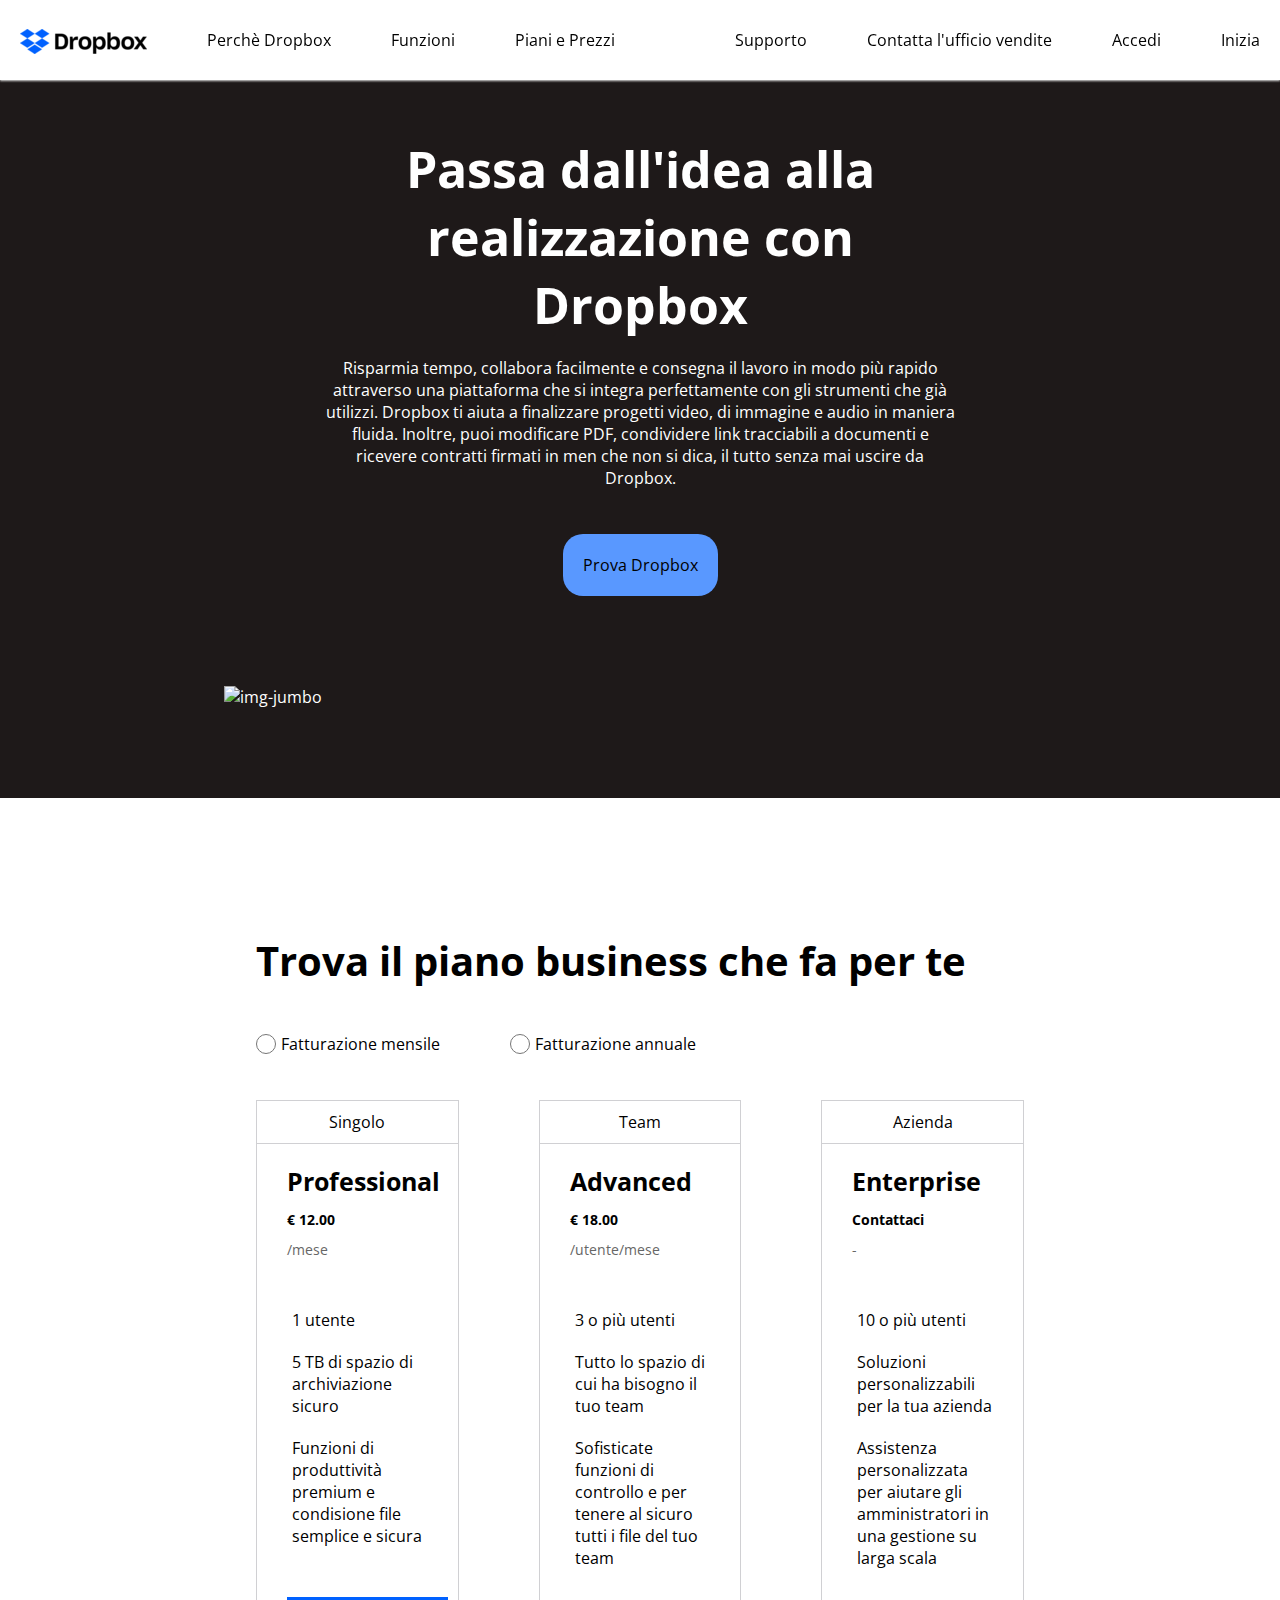
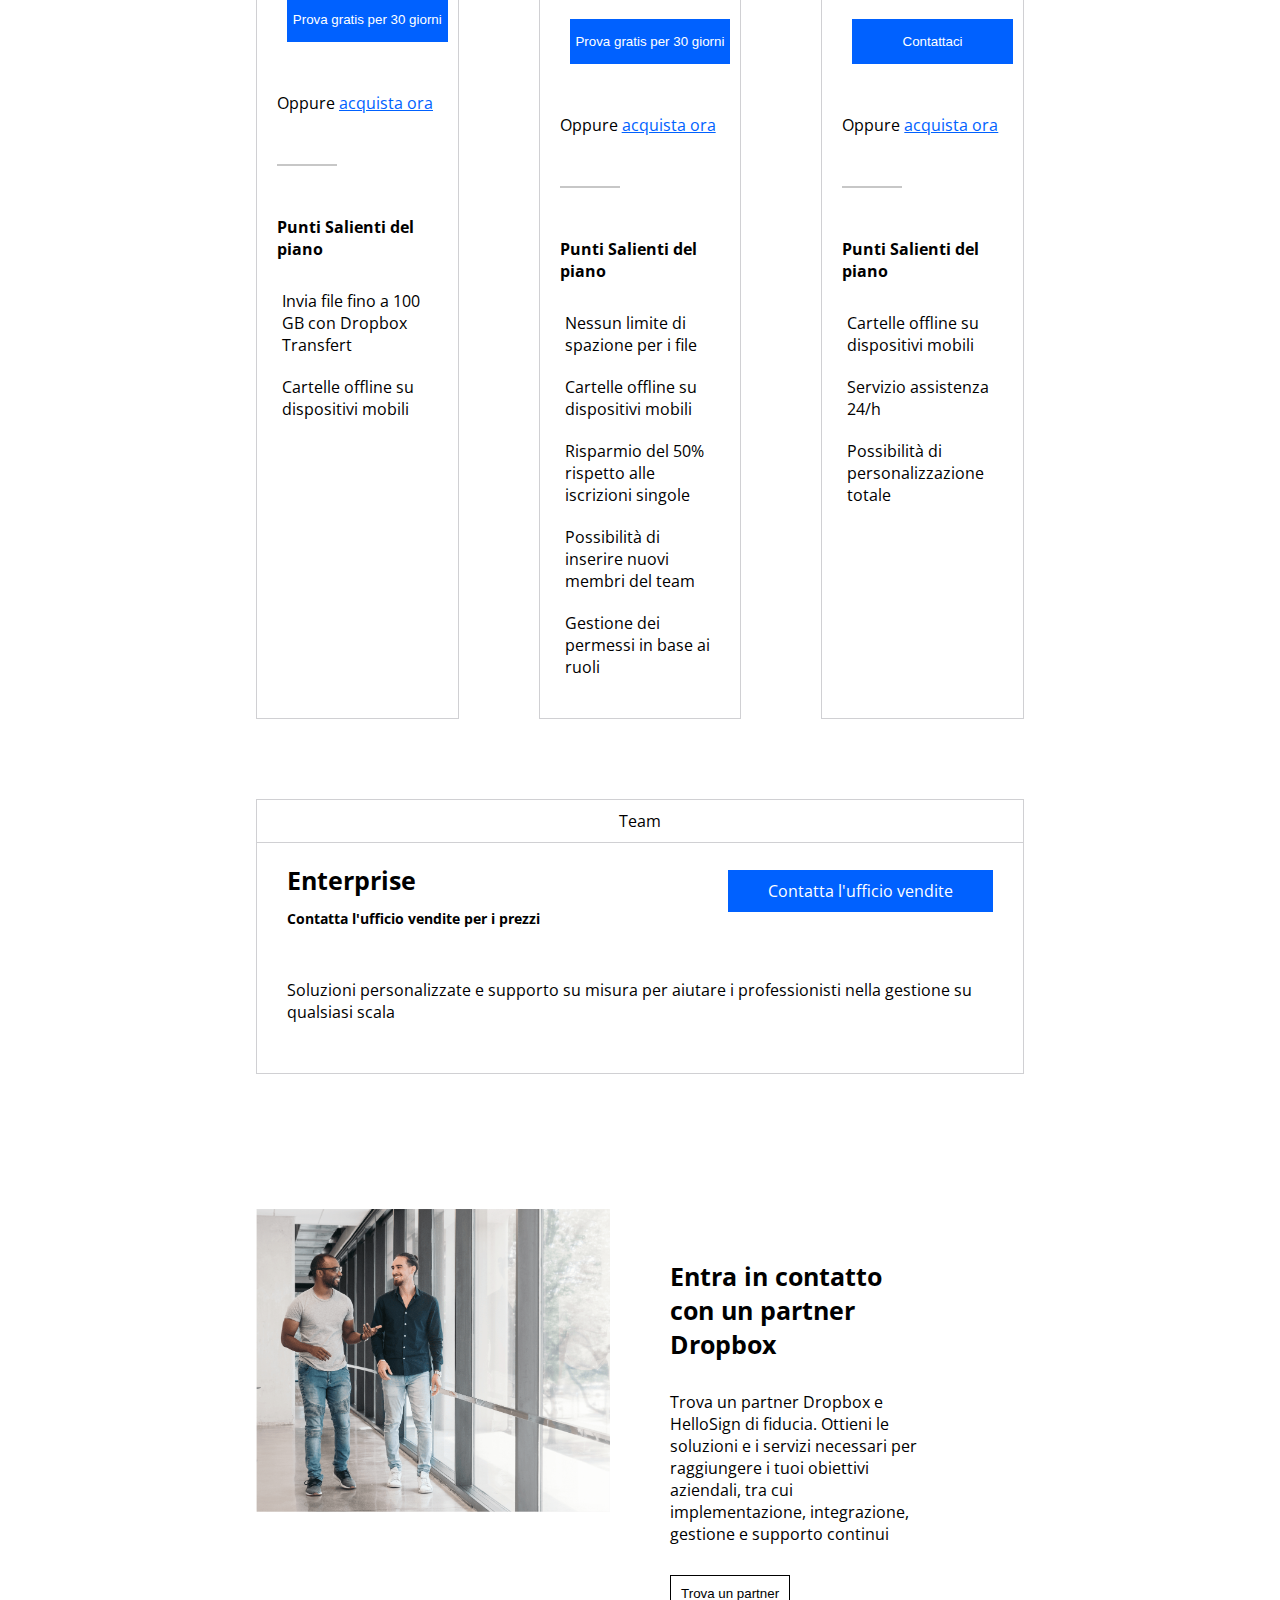
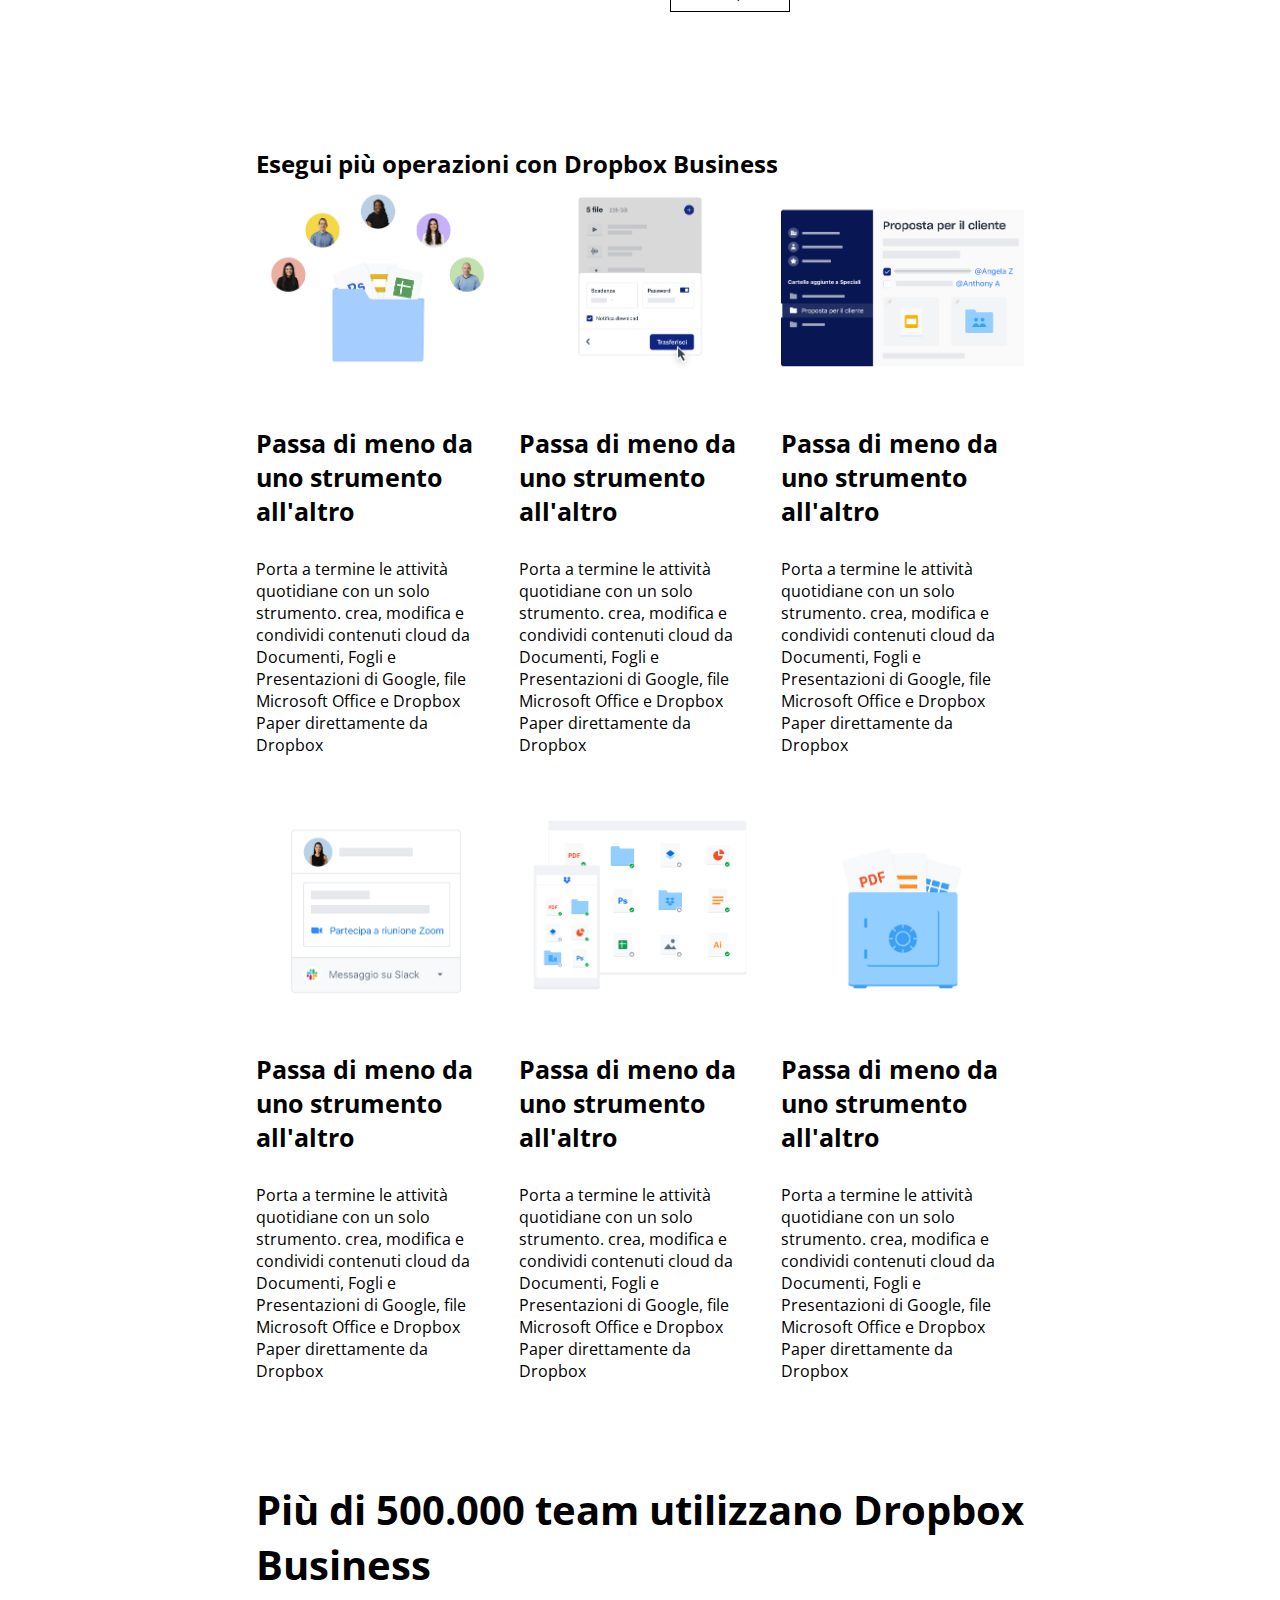
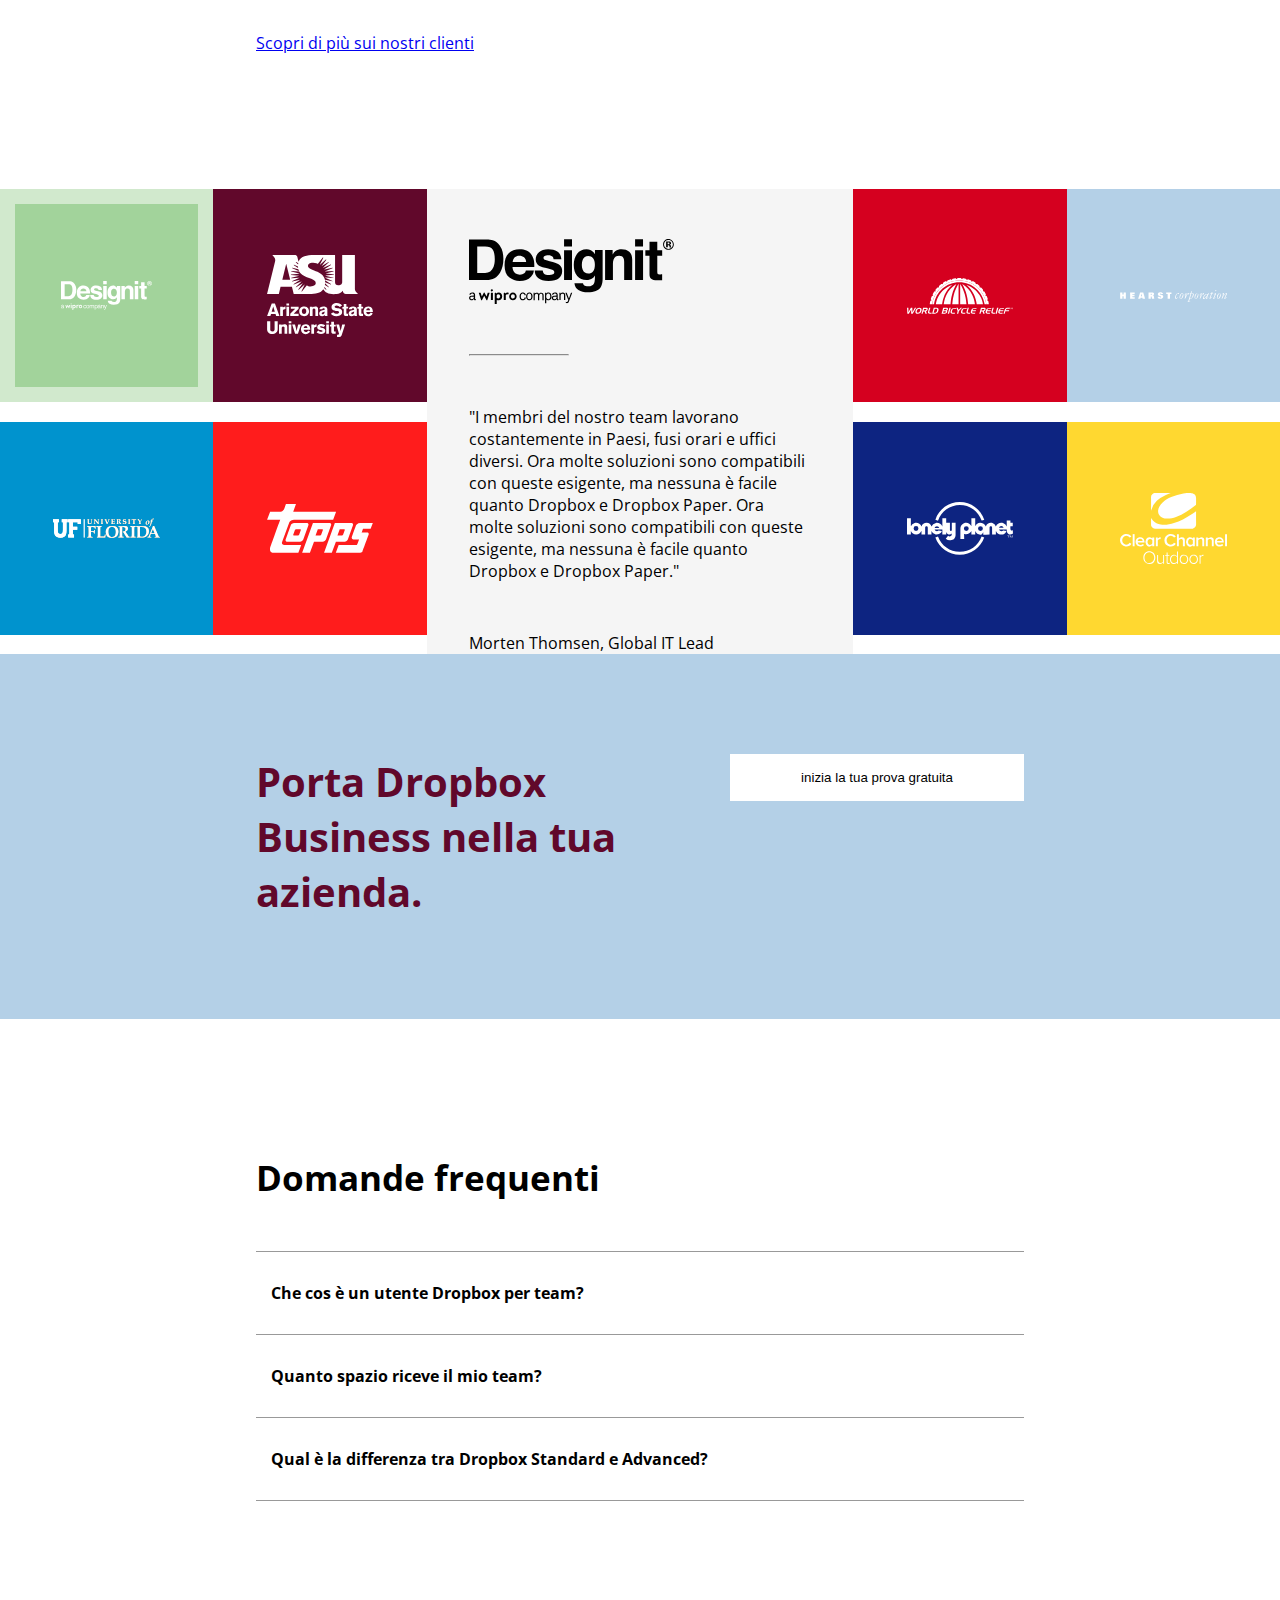
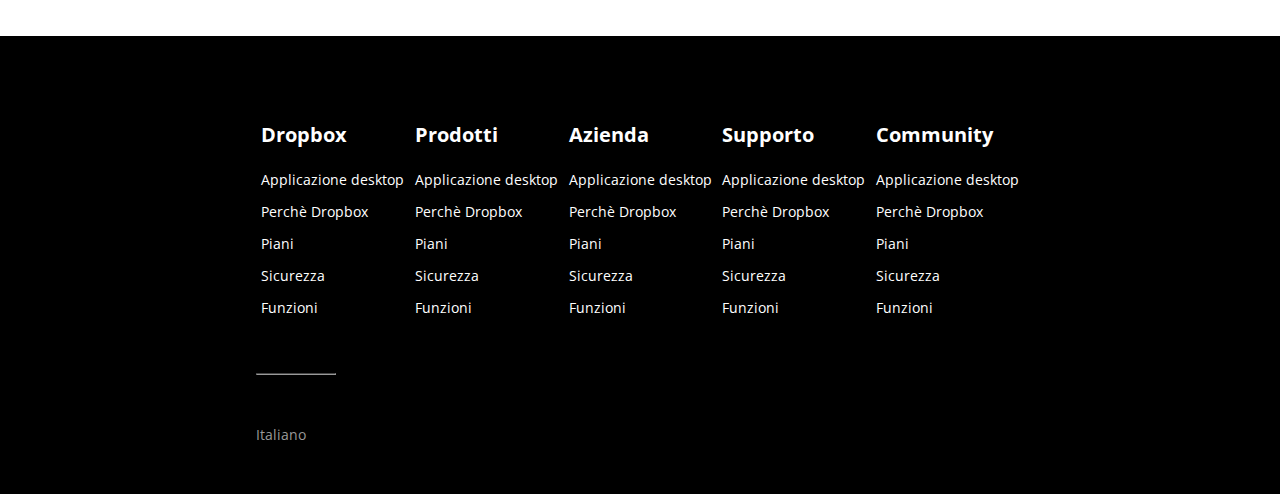
==== experience.html @ b00d03c5 "feat: new html, Perchè Dropbox" ====
<!DOCTYPE html>
<html lang="en">
  <head>
    <meta charset="UTF-8" />
    <meta name="viewport" content="width=device-width, initial-scale=1.0" />
    <title>Experience.john</title>
    <link rel="stylesheet" href="style-experience.css" />
    <!-- Favicon -->
    <link rel="icon" type="image/x-icon" href="img/icon.png" />
    <!-- Font Awesome -->
    <link
      rel="stylesheet"
      href="https://cdnjs.cloudflare.com/ajax/libs/font-awesome/6.4.2/css/all.min.css"
      integrity="sha512-z3gLpd7yknf1YoNbCzqRKc4qyor8gaKU1qmn+CShxbuBusANI9QpRohGBreCFkKxLhei6S9CQXFEbbKuqLg0DA=="
      crossorigin="anonymous"
      referrerpolicy="no-referrer"
    />
    <!-- Google Fonts - Open Sans -->
    <link rel="preconnect" href="https://fonts.googleapis.com" />
    <link rel="preconnect" href="https://fonts.gstatic.com" crossorigin />
    <link
      href="https://fonts.googleapis.com/css2?family=Open+Sans:wght@400;700;800&display=swap"
      rel="stylesheet"
    />
  </head>
  <body>
    <header>
      <!-- Inizio Navbar -->
      <nav>
        <div class="nav-sx">
          <ul>
            <li><img src="img/logo-small.png" alt="logo" /></li>
            <li><a href="index.html">Perchè Dropbox</a></li>
            <li><a href="#">Funzioni</a></li>
            <li><a href="#">Piani e Prezzi</a></li>
          </ul>
        </div>
        <div class="nav-dx">
          <ul>
            <li><a href="#">Supporto</a></li>
            <li><a href="#">Contatta l'ufficio vendite</a></li>
            <li><a href="#">Accedi</a></li>
            <li>
              <a href="https://www.dropbox.com/plans" class="bottone">Inizia</a>
            </li>
          </ul>
        </div>
      </nav>
      <!-- jumbotron -->
      <div class="jumbotron">
        <div class="cont-jumbo">
          <h1>Passa dall'idea alla realizzazione con Dropbox</h1>
          <p>
            Risparmia tempo, collabora facilmente e consegna il lavoro in modo
            più rapido attraverso una piattaforma che si integra perfettamente
            con gli strumenti che già utilizzi. Dropbox ti aiuta a finalizzare
            progetti video, di immagine e audio in maniera fluida. Inoltre, puoi
            modificare PDF, condividere link tracciabili a documenti e ricevere
            contratti firmati in men che non si dica, il tutto senza mai uscire
            da Dropbox.
          </p>
          <a href="#" class="bottone">Prova Dropbox</a>
          <img
            src="https://aem.dropbox.com/cms/content/dam/dropbox/dmep/en-us/assets/articles/dropbox-one-homepage-hero-ui-01-graphite200-1920x1080-it.png"
            alt="img-jumbo"
          />
        </div>
      </div>
    </header>

    <main>
      <!-- Piani -->
      <div class="container-abs margine-sup">
        <h2>Trova il piano business che fa per te</h2>
        <!-- Radio Buttons -->
        <div class="radiobutton-container">
          <input type="radio" name="choice" class="round-radio" />
          <label>Fatturazione mensile</label>
          <input type="radio" name="choice" class="round-radio" />
          <label>Fatturazione annuale</label>
        </div>
        <div class="container-box-piani">
          <!-- Box 1 -->
          <div class="box-piani">
            <p class="utenza"><i class="fa-solid fa-user"></i> Singolo</p>
            <div class="tipologia">
              <h3>Professional</h3>
              <span class="prezzo-box">€ 12.00</span>
              <div class="durata">/mese</div>
            </div>
            <div class="info-tipologia">
              <ul>
                <li>
                  <i class="fa-solid fa-user"></i>
                  1 utente
                </li>
                <li>
                  <i class="fa-solid fa-folder"></i>
                  5 TB di spazio di archiviazione sicuro
                </li>
                <li>
                  <i class="fa-solid fa-share-nodes"></i>
                  Funzioni di produttività premium e condisione file semplice e
                  sicura
                </li>
              </ul>
            </div>
            <div class="prova">
              <button>Prova gratis per 30 giorni</button>
            </div>
            <p class="cop">Oppure <a href="#">acquista ora</a></p>
            <hr />
            <div class="novita">
              <h4>Punti Salienti del piano</h4>
              <ul>
                <li>
                  <i class="fa-solid fa-check" style="color: #0061ff"></i>
                  Invia file fino a 100 GB con Dropbox Transfert
                </li>
                <li>
                  <i class="fa-solid fa-check" style="color: #0061ff"></i>
                  Cartelle offline su dispositivi mobili
                </li>
              </ul>
            </div>
          </div>
          <!-- Box 2 -->
          <div class="box-piani">
            <p class="utenza"><i class="fa-solid fa-users"></i> Team</p>
            <div class="tipologia">
              <h3>Advanced</h3>
              <span class="prezzo-box">€ 18.00</span>
              <div class="durata">/utente/mese</div>
            </div>
            <div class="info-tipologia">
              <ul>
                <li>
                  <i class="fa-solid fa-user"></i>
                  3 o più utenti
                </li>
                <li>
                  <i class="fa-solid fa-folder"></i>
                  Tutto lo spazio di cui ha bisogno il tuo team
                </li>
                <li>
                  <i class="fa-solid fa-share-nodes"></i>
                  Sofisticate funzioni di controllo e per tenere al sicuro tutti
                  i file del tuo team
                </li>
              </ul>
            </div>
            <div class="prova">
              <button>Prova gratis per 30 giorni</button>
            </div>
            <p class="cop">Oppure <a href="#">acquista ora</a></p>
            <hr />
            <div class="novita">
              <h4>Punti Salienti del piano</h4>
              <ul>
                <li>
                  <i class="fa-solid fa-check" style="color: #0061ff"></i>
                  Nessun limite di spazione per i file
                </li>
                <li>
                  <i class="fa-solid fa-check" style="color: #0061ff"></i>
                  Cartelle offline su dispositivi mobili
                </li>
                <li>
                  <i class="fa-solid fa-check" style="color: #0061ff"></i>
                  Risparmio del 50% rispetto alle iscrizioni singole
                </li>
                <li>
                  <i class="fa-solid fa-check" style="color: #0061ff"></i>
                  Possibilità di inserire nuovi membri del team
                </li>
                <li>
                  <i class="fa-solid fa-check" style="color: #0061ff"></i>
                  Gestione dei permessi in base ai ruoli
                </li>
              </ul>
            </div>
          </div>
          <!-- Box 3 -->
          <div class="box-piani">
            <p class="utenza"><i class="fa-solid fa-building"></i> Azienda</p>
            <div class="tipologia">
              <h3>Enterprise</h3>
              <span class="prezzo-box">Contattaci</span>
              <div class="durata">-</div>
            </div>
            <div class="info-tipologia">
              <ul>
                <li>
                  <i class="fa-solid fa-user"></i>
                  10 o più utenti
                </li>
                <li>
                  <i class="fa-solid fa-folder"></i>
                  Soluzioni personalizzabili per la tua azienda
                </li>
                <li>
                  <i class="fa-solid fa-share-nodes"></i>
                  Assistenza personalizzata per aiutare gli amministratori in
                  una gestione su larga scala
                </li>
              </ul>
            </div>
            <div class="prova">
              <button>Contattaci</button>
            </div>
            <p class="cop">Oppure <a href="#">acquista ora</a></p>
            <hr />
            <div class="novita">
              <h4>Punti Salienti del piano</h4>
              <ul>
                <li>
                  <i class="fa-solid fa-check" style="color: #0061ff"></i>
                  Cartelle offline su dispositivi mobili
                </li>
                <li>
                  <i class="fa-solid fa-check" style="color: #0061ff"></i>
                  Servizio assistenza 24/h
                </li>
                <li>
                  <i class="fa-solid fa-check" style="color: #0061ff"></i>
                  Possibilità di personalizzazione totale
                </li>
              </ul>
            </div>
          </div>
          <!-- Box 4 -->
          <div class="box-orizz">
            <p class="utenza"><i class="fa-solid fa-users"></i> Team</p>
            <div class="tipologia">
              <h3>Enterprise</h3>
              <span class="prezzo-box"
                >Contatta l'ufficio vendite per i prezzi</span
              >
            </div>
            <p class="info-orizz">
              Soluzioni personalizzate e supporto su misura per aiutare i
              professionisti nella gestione su qualsiasi scala
            </p>
            <a href="#" class="btn-orizz">Contatta l'ufficio vendite</a>
          </div>
        </div>
      </div>
      <!-- /Fine Box Piani -->

      <div class="container-partner">
        <div class="box-foto-partner">
          <img src="img/partner.png" alt="img-partner" />
        </div>
        <div class="box-testo-partner">
          <h3>Entra in contatto con un partner Dropbox</h3>
          <p>
            Trova un partner Dropbox e HelloSign di fiducia. Ottieni le
            soluzioni e i servizi necessari per raggiungere i tuoi obiettivi
            aziendali, tra cui implementazione, integrazione, gestione e
            supporto continui
          </p>
          <button>Trova un partner</button>
        </div>
      </div>

      <!-- Operazioni Dropbox business -->
      <div class="titolo-op-business">
        <h2>Esegui più operazioni con Dropbox Business</h2>
      </div>
      <div class="container-op-business">
        <!-- Box operazioni 1 -->
        <div class="box-op">
          <img
            src="img/business-feature-switching-tools.png"
            alt="img-operaz-business"
          />
          <h4>Passa di meno da uno strumento all'altro</h4>
          <p>
            Porta a termine le attività quotidiane con un solo strumento. crea,
            modifica e condividi contenuti cloud da Documenti, Fogli e
            Presentazioni di Google, file Microsoft Office e Dropbox Paper
            direttamente da Dropbox
          </p>
        </div>
        <!-- Box operazioni 2 -->
        <div class="box-op">
          <img
            src="img/business-feature-send-files-it.png"
            alt="img-operaz-business"
          />
          <h4>Passa di meno da uno strumento all'altro</h4>
          <p>
            Porta a termine le attività quotidiane con un solo strumento. crea,
            modifica e condividi contenuti cloud da Documenti, Fogli e
            Presentazioni di Google, file Microsoft Office e Dropbox Paper
            direttamente da Dropbox
          </p>
        </div>
        <!-- Box operazioni 3 -->
        <div class="box-op">
          <img
            src="img/business-feature-coordinate-it.png"
            alt="img-operaz-business"
          />
          <h4>Passa di meno da uno strumento all'altro</h4>
          <p>
            Porta a termine le attività quotidiane con un solo strumento. crea,
            modifica e condividi contenuti cloud da Documenti, Fogli e
            Presentazioni di Google, file Microsoft Office e Dropbox Paper
            direttamente da Dropbox
          </p>
        </div>
        <!-- Box operazioni 4 -->
        <div class="box-op">
          <img
            src="img/business-feature-integrations-it.png"
            alt="img-operaz-business"
          />
          <h4>Passa di meno da uno strumento all'altro</h4>
          <p>
            Porta a termine le attività quotidiane con un solo strumento. crea,
            modifica e condividi contenuti cloud da Documenti, Fogli e
            Presentazioni di Google, file Microsoft Office e Dropbox Paper
            direttamente da Dropbox
          </p>
        </div>
        <!-- Box operazioni 5 -->
        <div class="box-op">
          <img
            src="img/business-feature-multi-device.png"
            alt="img-operaz-business"
          />
          <h4>Passa di meno da uno strumento all'altro</h4>
          <p>
            Porta a termine le attività quotidiane con un solo strumento. crea,
            modifica e condividi contenuti cloud da Documenti, Fogli e
            Presentazioni di Google, file Microsoft Office e Dropbox Paper
            direttamente da Dropbox
          </p>
        </div>
        <!-- Box operazioni 6 -->
        <div class="box-op">
          <img
            src="img/business-feature-security.png"
            alt="img-operaz-business"
          />
          <h4>Passa di meno da uno strumento all'altro</h4>
          <p>
            Porta a termine le attività quotidiane con un solo strumento. crea,
            modifica e condividi contenuti cloud da Documenti, Fogli e
            Presentazioni di Google, file Microsoft Office e Dropbox Paper
            direttamente da Dropbox
          </p>
        </div>
      </div>
      <div class="basement-op-business">
        <h2>Più di 500.000 team utilizzano Dropbox Business</h2>
        <a href="#">Scopri di più sui nostri clienti</a>
      </div>

      <!-- Company -->
      <div class="container-abs-company">
        <!-- Company Sinistra -->
        <div class="cont-company-sx">
          <div class="box-company salvia">
            <img src="img/designit.svg" alt="img-company" />
          </div>
          <div class="box-company granata">
            <img src="img/arizona_state_university.svg" alt="img-company" />
          </div>
          <div class="box-company ciano">
            <img src="img/university_of_florida.svg" alt="img-company" />
          </div>
          <div class="box-company red">
            <img src="img/topps.svg" alt="img-company" />
          </div>
        </div>
        <!-- Company centro -->
        <div class="cont-company-centro">
          <div class="cont-centro-argom">
            <img src="img/designit.svg" alt="img-company" />
            <hr />
            <p>
              "I membri del nostro team lavorano costantemente in Paesi, fusi
              orari e uffici diversi. Ora molte soluzioni sono compatibili con
              queste esigente, ma nessuna è facile quanto Dropbox e Dropbox
              Paper. Ora molte soluzioni sono compatibili con queste esigente,
              ma nessuna è facile quanto Dropbox e Dropbox Paper."
            </p>
            <span>Morten Thomsen, Global IT Lead</span>
          </div>
        </div>
        <!-- Company Destra -->
        <div class="cont-company-dx">
          <div class="box-company darker-red">
            <img src="img/world_bicycle_relief.svg" alt="img-company" />
          </div>
          <div class="box-company light-blue">
            <img src="img/hearst_corp.svg" alt="img-company" />
          </div>
          <div class="box-company blue">
            <img src="img/lonely_planet.svg" alt="img-company" />
          </div>
          <div class="box-company yellow">
            <img src="img/clear_channel.svg" alt="img-company" />
          </div>
        </div>
      </div>
      <!-- Basement Company -->
      <div class="basement-company">
        <div class="cont-basem-company">
          <h2>Porta Dropbox Business nella tua azienda.</h2>
          <button>inizia la tua prova gratuita</button>
        </div>
      </div>

      <!-- FAQ -->
      <div class="faq">
        <div class="cont-faq">
          <h2>Domande frequenti</h2>
          <ul>
            <li>
              <label for="first">
                Che cos è un utente Dropbox per team?
                <span><i class="fa-solid fa-chevron-down"></i></span>
              </label>
              <input type="radio" name="accordion" id="first" />
              <div class="content">
                Un utente corrisponde a qualsiasi persona del team con un
                indirizzo email unico. Ogni membro del team deve disporre di una
                licenza utente unica. E gli utenti possono collegare i propri
                account Dropbox a tutti i dispositivi desiderati (PC, telefoni,
                tablet, ecc.) senza costi aggiuntivi.
              </div>
            </li>

            <li>
              <label for="second">
                Quanto spazio riceve il mio team?
                <span><i class="fa-solid fa-chevron-down"></i></span>
              </label>
              <input type="radio" name="accordion" id="second" />
              <div class="content">
                Dropbox offre tre piani per soddisfare le esigenze del tuo team.
                Il piano Standard offre al tuo team 5000 GB di spazio di
                archiviazione condiviso. Per i team che hanno bisogno di più
                spazio di archiviazione, il piano Advanced parte da 15 TB di
                spazio di archiviazione per team (5 TB di spazio di
                archiviazione per licenza utilizzata, minimo 3 licenze) e i
                piani Enterprise offrono tutto lo spazio di cui hai bisogno.
              </div>
            </li>

            <li>
              <label for="third">
                Qual è la differenza tra Dropbox Standard e Advanced?
                <span><i class="fa-solid fa-chevron-down"></i></span>
              </label>
              <input type="radio" name="accordion" id="third" />
              <div class="content">
                Standard offre ai team 5000 GB di spazio di archiviazione con
                strumenti di sicurezza, condivisione e collaborazione facili da
                usare. Advanced parte da 15 TB di spazio di archiviazione per
                team, oltre a solidi controlli di sicurezza e avvisi. Per
                ulteriori informazioni, confronta i piani Dropbox.
              </div>
            </li>
          </ul>
        </div>
      </div>
    </main>

    <!-- Footer -->
    <footer>
      <div class="container-footer">
        <div class="cont-list">
          <ul>
            <li><h5>Dropbox</h5></li>
            <li><a href="#">Applicazione desktop</a></li>
            <li><a href="#">Perchè Dropbox</a></li>
            <li><a href="#">Piani</a></li>
            <li><a href="#">Sicurezza</a></li>
            <li><a href="#">Funzioni</a></li>
          </ul>
          <ul>
            <li><h5>Prodotti</h5></li>
            <li><a href="#">Applicazione desktop</a></li>
            <li><a href="#">Perchè Dropbox</a></li>
            <li><a href="#">Piani</a></li>
            <li><a href="#">Sicurezza</a></li>
            <li><a href="#">Funzioni</a></li>
          </ul>
          <ul>
            <li><h5>Azienda</h5></li>
            <li><a href="#">Applicazione desktop</a></li>
            <li><a href="#">Perchè Dropbox</a></li>
            <li><a href="#">Piani</a></li>
            <li><a href="#">Sicurezza</a></li>
            <li><a href="#">Funzioni</a></li>
          </ul>
          <ul>
            <li><h5>Supporto</h5></li>
            <li><a href="#">Applicazione desktop</a></li>
            <li><a href="#">Perchè Dropbox</a></li>
            <li><a href="#">Piani</a></li>
            <li><a href="#">Sicurezza</a></li>
            <li><a href="#">Funzioni</a></li>
          </ul>
          <ul>
            <li><h5>Community</h5></li>
            <li><a href="#">Applicazione desktop</a></li>
            <li><a href="#">Perchè Dropbox</a></li>
            <li><a href="#">Piani</a></li>
            <li><a href="#">Sicurezza</a></li>
            <li><a href="#">Funzioni</a></li>
          </ul>
        </div>
        <hr />
        <div class="lingua">
          <i class="fa-solid fa-earth-americas"></i>
          <span>Italiano</span>
          <i class="fa-solid fa-caret-up"></i>
        </div>
      </div>
    </footer>
    <!-- /Fine Footer -->
  </body>
</html>
---- style-experience.css ----
/* 
-----------------
Reset
-----------------
*/
* {
  padding: 0;
  margin: 0;
  box-sizing: border-box;
}
/* 
-----------------
Common
-----------------
*/
body {
  font-family: 'Open Sans', sans-serif;
}

.margine-sup {
  margin-top: 15vh;
}

/* 
-----------------
Header
-----------------
*/
/* Navbar */
nav {
  display: flex;
  justify-content: space-between;
  background-color: white;
  padding: 0 20px;
  position: fixed;
  top: 0;
  right: 0;
  left: 0;
  z-index: 999;
  box-shadow: 0px 1px 2px #dedede;
  line-height: 80px;
  max-height: 80px;
}

nav ul {
  display: flex;
  gap: 60px;

  list-style-type: none;
  align-items: center;
}

nav ul li img {
  vertical-align: middle;
}

a {
  text-decoration: none;
  color: black;
}

.nav-sx ul li {
}

/* Jumbotron */
.jumbotron {
  color: white;
  background-color: #1e1919;
  display: flex;
}

/* .container-header {
  width: 60%;
  margin: 0 auto;
  padding-top: 15vh;
  position: relative;
} */

.cont-jumbo {
  display: flex;
  padding: 15vh 0 10vh;
  flex-direction: column;
  width: 50%;
  margin: 0 auto;
  align-items: center;
}

h1 {
  font-size: 50px;
  text-align: center;
  width: 90%;
}

.cont-jumbo p {
  text-align: center;
  margin-top: 2vh;
}

.cont-jumbo .bottone {
  background-color: #5998ff;
  padding: 20px;
  margin: 5vh 0 10vh;
  border-radius: 20px;
}

.cont-jumbo img {
  width: 130%;
}

/* 
-----------------
Main
-----------------
*/

.container-abs h2 {
  font-size: 40px;
  margin-bottom: 5vh;
}

.container-abs {
  width: 60%;
  margin: 0 auto;
  padding-top: 15vh;
}

/* Radio buttons */
.radiobutton-container {
  display: flex;
  align-items: center;
}

label {
  margin: 0 70px 0 5px;
}

input.round-radio {
  width: 20px;
  height: 20px;
}

/* Box piani */
.container-box-piani {
  display: flex;
  gap: 80px;
  margin-top: 5vh;
  flex-wrap: wrap;
}

.box-piani {
  border: 1px solid #d0d0d3;
  width: calc((100% - 160px) / 3);
  padding-bottom: 40px;
}

.tipologia,
.info-tipologia {
  padding: 0 30px;
}

.box-piani .utenza,
.box-orizz .utenza {
  text-align: center;
  padding: 10px;
  border-bottom: 1px solid #d0d0d3;
}

.box-piani h3,
.box-orizz h3 {
  padding: 20px 0 10px;
  font-size: 25px;
}

.prezzo-box {
  font-size: 14px;
  font-weight: 700;
}

.durata {
  color: #666666;
  font-size: 14px;
  margin: 10px 0;
}

.info-tipologia {
  margin-top: 50px;
}

.info-tipologia ul {
  list-style-type: none;
}

.prova button {
  text-align: center;
  width: 80%;
  margin: 50px 30px 0;
  background-color: #0061ff;
  padding: 15px 0;
  color: white;
  border: none;
}

/* .btn-prova {
  background-color: #0061ff;
  color: white;
} */

.info-tipologia ul li {
  display: flex;
}

.info-tipologia ul {
  display: flex;
  flex-direction: column;
  gap: 20px;
}

.info-tipologia ul li i {
  margin: 3px 5px 0 0;
}

.cop {
  margin: 50px 0;
  padding: 0 20px;
}

.cop a {
  color: #0061ff;
  text-decoration: underline;
}

.box-piani hr {
  width: 60px;
  margin-left: 20px;
  border: 0.5px solid #c7c7c7;
}

h4 {
  margin: 50px 0 30px;
}

.novita {
  padding: 0 20px;
}

.novita ul {
  list-style-type: none;
  display: flex;
  flex-direction: column;
  gap: 20px;
}

.novita ul li {
  display: flex;
}

.novita ul li i {
  margin: 3px 5px 0 0;
}

/* Box orizzontale */
.box-orizz {
  border: 1px solid #d0d0d3;
  width: 100%;
  padding-bottom: 50px;
  position: relative;
}

.btn-orizz {
  background-color: #0061ff;
  padding: 10px 40px;
  color: white;
  position: absolute;
  right: 30px;
  top: 70px;
}

.info-orizz {
  padding: 50px 0 0 30px;
}

/* Partner */
.container-partner {
  display: flex;
  width: 60%;
  margin: 0 auto;
  padding-top: 15vh;
  gap: 60px;
  padding-right: 50px;
}

.box-foto-partner {
  width: 60%;
}

.box-foto-partner img {
  width: 100%;
}

.box-testo-partner {
  width: 50%;
  padding-right: 50px;
}

.box-testo-partner h3 {
  margin-top: 50px;

  font-size: 25px;
}

.box-testo-partner p {
  margin-top: 30px;
}

.box-testo-partner button {
  margin-top: 30px;
  padding: 10px;
  background-color: white;
  border: 1px solid black;
}

.box-testo-partner button:hover {
  background-color: #0061ff;
  border: 1px solid #0061ff;
  color: white;
  cursor: pointer;
}

/* Operazioni Dropbox business */
.titolo-op-business {
  width: 60%;
  margin: 0 auto;
  margin-top: 15vh;
}

.container-op-business {
  display: flex;
  width: 60%;
  margin: 0 auto;
  flex-wrap: wrap;
  gap: 50px 20px;
}

.box-op {
  width: calc((100% - 40px) / 3);
  display: flex;
  flex-direction: column;
}

.box-op img {
  width: 100%;
}

.box-op h4 {
  font-size: 25px;
}

.basement-op-business {
  width: 60%;
  margin: 0 auto;
  margin-top: 100px;
}

.basement-op-business h2 {
  font-size: 40px;
  margin-bottom: 40px;
}

.basement-op-business a {
  color: #0000f1;
  text-decoration: underline;
}

/* Company */
.container-abs-company {
  margin-top: 15vh;
  display: flex;
  justify-content: space-between;
}

/* Sinistra */
.cont-company-sx {
  display: flex;
  flex-wrap: wrap;
  width: calc(100% / 3);
}

.box-company {
  width: calc(100% / 2);
  /* come far si che height sia uguale a width, il quale è 50% del contenitore*/
  height: calc(100vw / 6);
  display: flex;
  justify-content: center;
  align-items: center;
}

.box-company img {
  width: 50%;
  filter: invert(1);
  display: block;
}

/* Centro */
.cont-company-centro {
  width: calc(100% / 3);
  background-color: #f5f5f5;
}

.cont-company-centro img {
  width: 60%;
  margin-top: 50px;
  display: block;
}

.cont-centro-argom {
  width: 80%;
  margin: 0 auto;
}

.cont-centro-argom hr {
  border-color: #dfdfdf;
  margin: 50px 0;
  width: 100px;
}

.cont-centro-argom p {
  margin-bottom: 50px;
}

/* Destra */
.cont-company-dx {
  display: flex;
  flex-wrap: wrap;
  width: calc(100% / 3);
}

/* Colori company */
.salvia {
  background-color: #a2d39b;
  border: 15px solid #d1e9cd;
}

.granata {
  background-color: #61082b;
}

.ciano {
  background-color: #0093ce;
}

.red {
  background-color: #ff1c1c;
}

.darker-red {
  background-color: #d5001f;
}

.blue {
  background-color: #0d2481;
}

.yellow {
  background-color: #ffd830;
}

.light-blue {
  background-color: #b4d0e7;
}

/* Basement-company */
.basement-company {
  padding: 100px 0;
  background-color: #b4d0e7;
}

.cont-basem-company {
  width: 60%;
  margin: 0 auto;
  display: flex;
  align-items: start;
  justify-content: space-between;
}

.basement-company h2 {
  width: 50%;
  color: #61082b;
  font-size: 40px;
}

.cont-basem-company button {
  padding: 15px 70px;
  background-color: white;
  border: 1px solid white;
}

/* FAQ */

.cont-faq {
  width: 60%;
  margin: 0 auto;
  margin-top: 15vh;
}

.cont-faq h2 {
  font-size: 35px;
  margin-bottom: 50px;
}

.cont-faq ul li {
  border-top: 1px solid #999999;
  list-style: none;
  width: 100%;
  padding: 20px 0;
}

.cont-faq ul li:last-child {
  border-bottom: 1px solid #999999;
}

.cont-faq label {
  font-weight: bold;
}

/* DropDown menù */

/* Per far si che il testo e font-awesome si affianchino */
.cont-faq ul li label {
  padding: 10px;
  display: flex;
  align-items: center;
  justify-content: space-between;
}

/* Nasconde l'elemento di selezione del browser */
.cont-faq ul label + input[type='radio'] {
  display: none;
}

/* Nascondo il div con la classe .content, con overflow */
.cont-faq ul .content {
  padding: 0 10px;
  line-height: 26px;
  max-height: 0;
  width: 80%;
  overflow: hidden;
  transition: max-height 0.5s;
}

/* Quando l'elemento di selezione è selezionato, il div con la class content, si alzerà del suo contenuto, con un limite di max-height */
.cont-faq ul label + input[type='radio']:checked + .content {
  max-height: 200px;
}

/* 
-----------------
Footer
-----------------
*/
footer {
  background-color: black;
  margin-top: 15vh;
}

.container-footer {
  width: 60%;
  margin: 0 auto;
  padding-bottom: 50px;
}

.cont-list {
  width: 100%;
  color: white;
  display: flex;
  justify-content: space-between;
  padding-top: 80px;
}

.container-footer ul li {
  list-style-type: none;
}

.container-footer ul li h5 {
  font-size: 20px;
  margin-bottom: 10px;
}

.container-footer ul li {
  padding: 5px;
  color: white;
}

.container-footer ul li a {
  font-size: 14px;
  color: white;
}

.container-footer hr {
  width: 80px;
  margin-top: 50px;
  border-color: #999999;
}

.lingua {
  color: #999999;
  margin-top: 50px;
  font-size: 14px;
}

/* 
-----------------
Hovers
-----------------
*/
/* Hover navbar */
nav ul li:hover {
  border-bottom: 2px solid black;
}

nav ul li .bottone:hover {
  background-color: #70a5fc;
}

.bottone:hover {
  background-color: #70a5fc;
}

.prova button:hover {
  background-color: #70a5fc;
  cursor: pointer;
}

.btn-orizz:hover {
  background-color: #70a5fc;
}

/* Hover basement-company */
.basement-company button:hover {
  background-color: #0061ff;
  border: 1px solid #0061ff;
  color: white;
  cursor: pointer;
}

/* hover dropdown */
.cont-faq ul li:hover {
  background-color: rgb(230, 230, 230);
}

label:hover {
  cursor: pointer;
}

/* Footer */
.container-footer ul li a:hover {
  text-decoration: underline;
}

.container-footer .lingua:hover {
  text-decoration: underline;
  cursor: pointer;
}
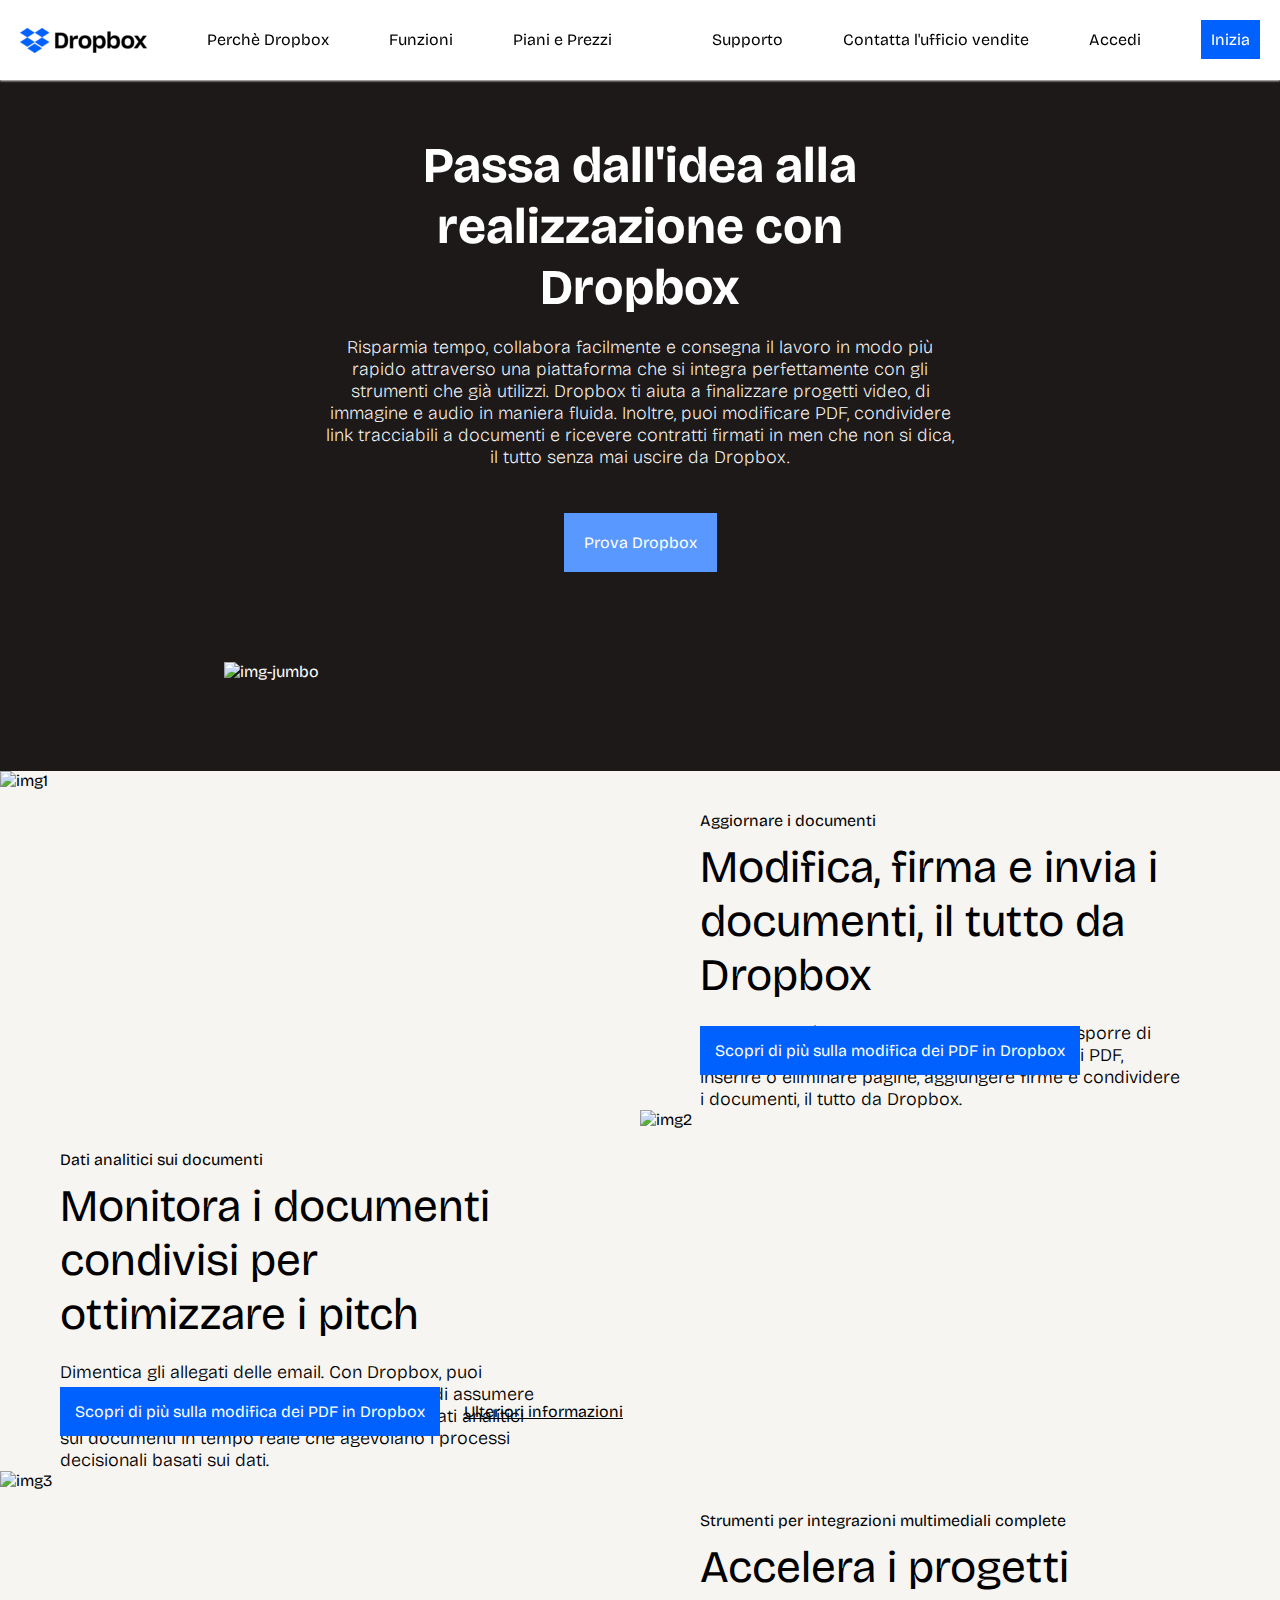
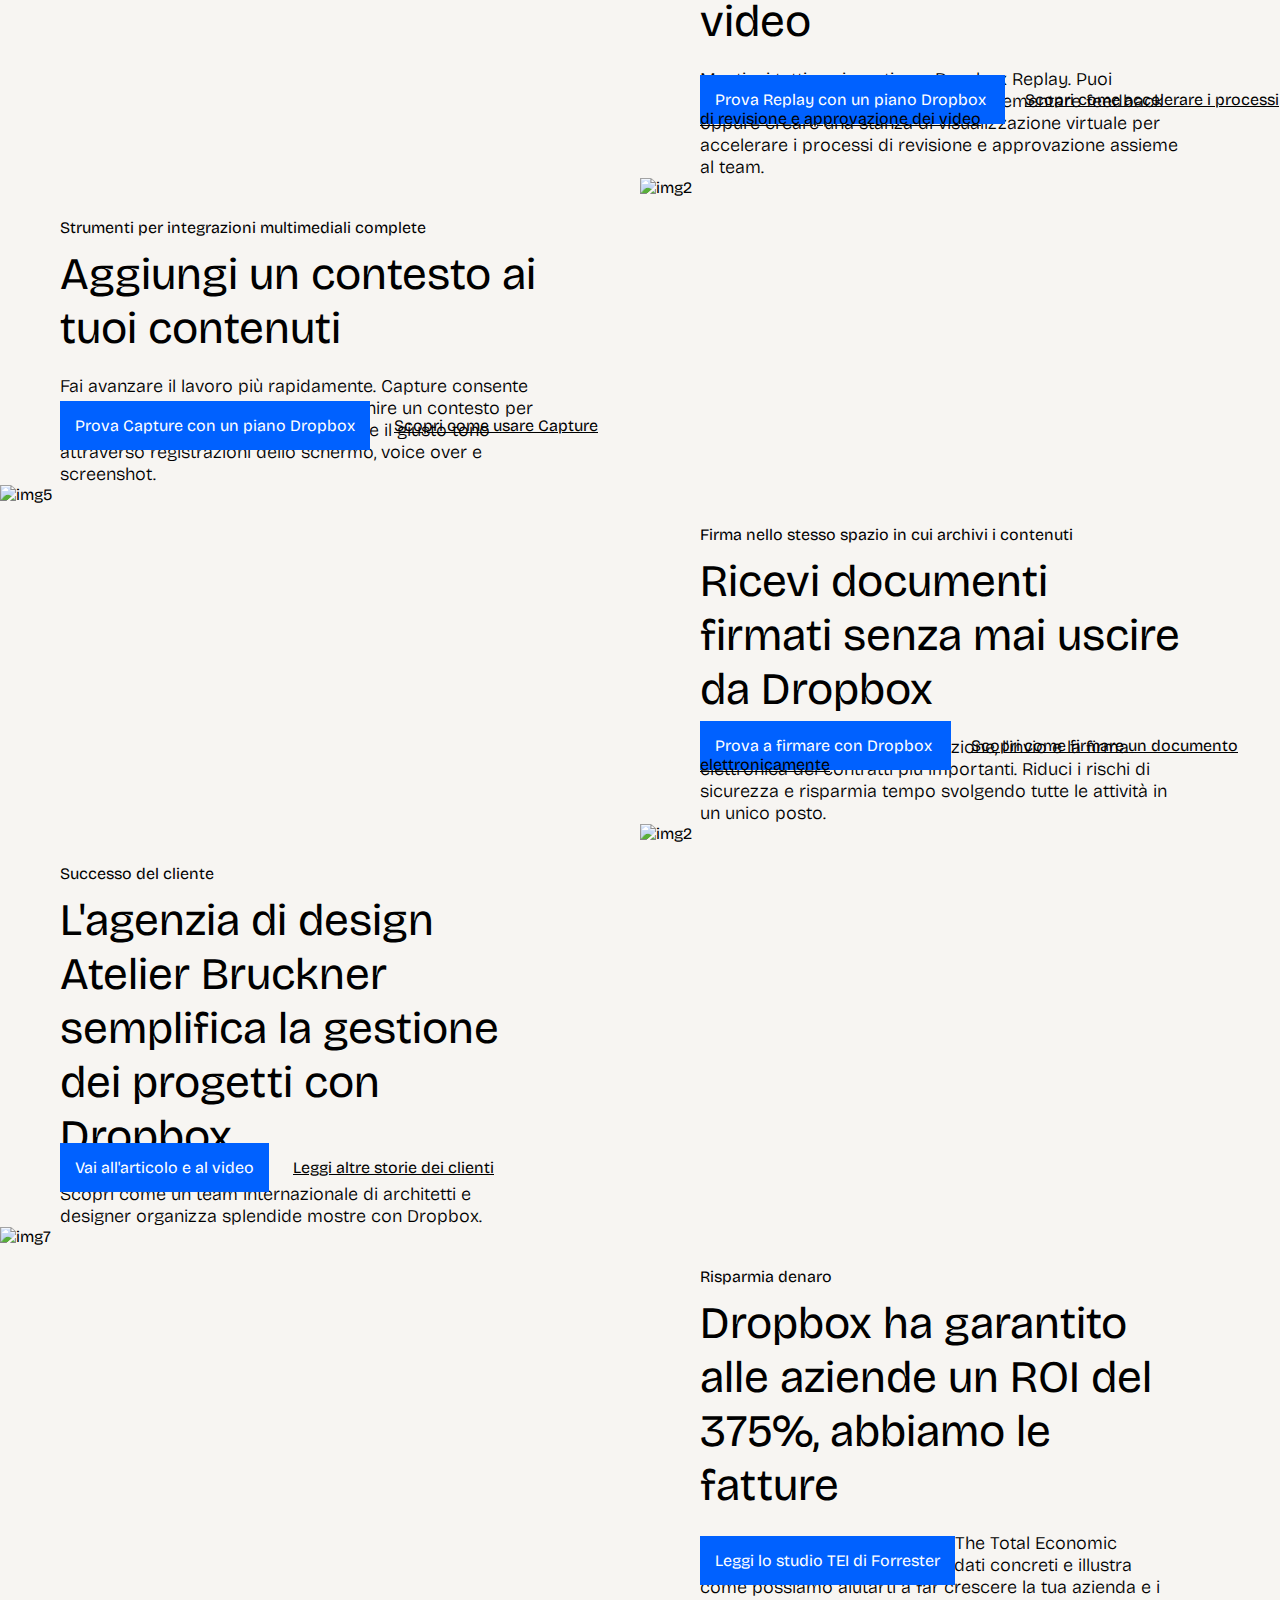
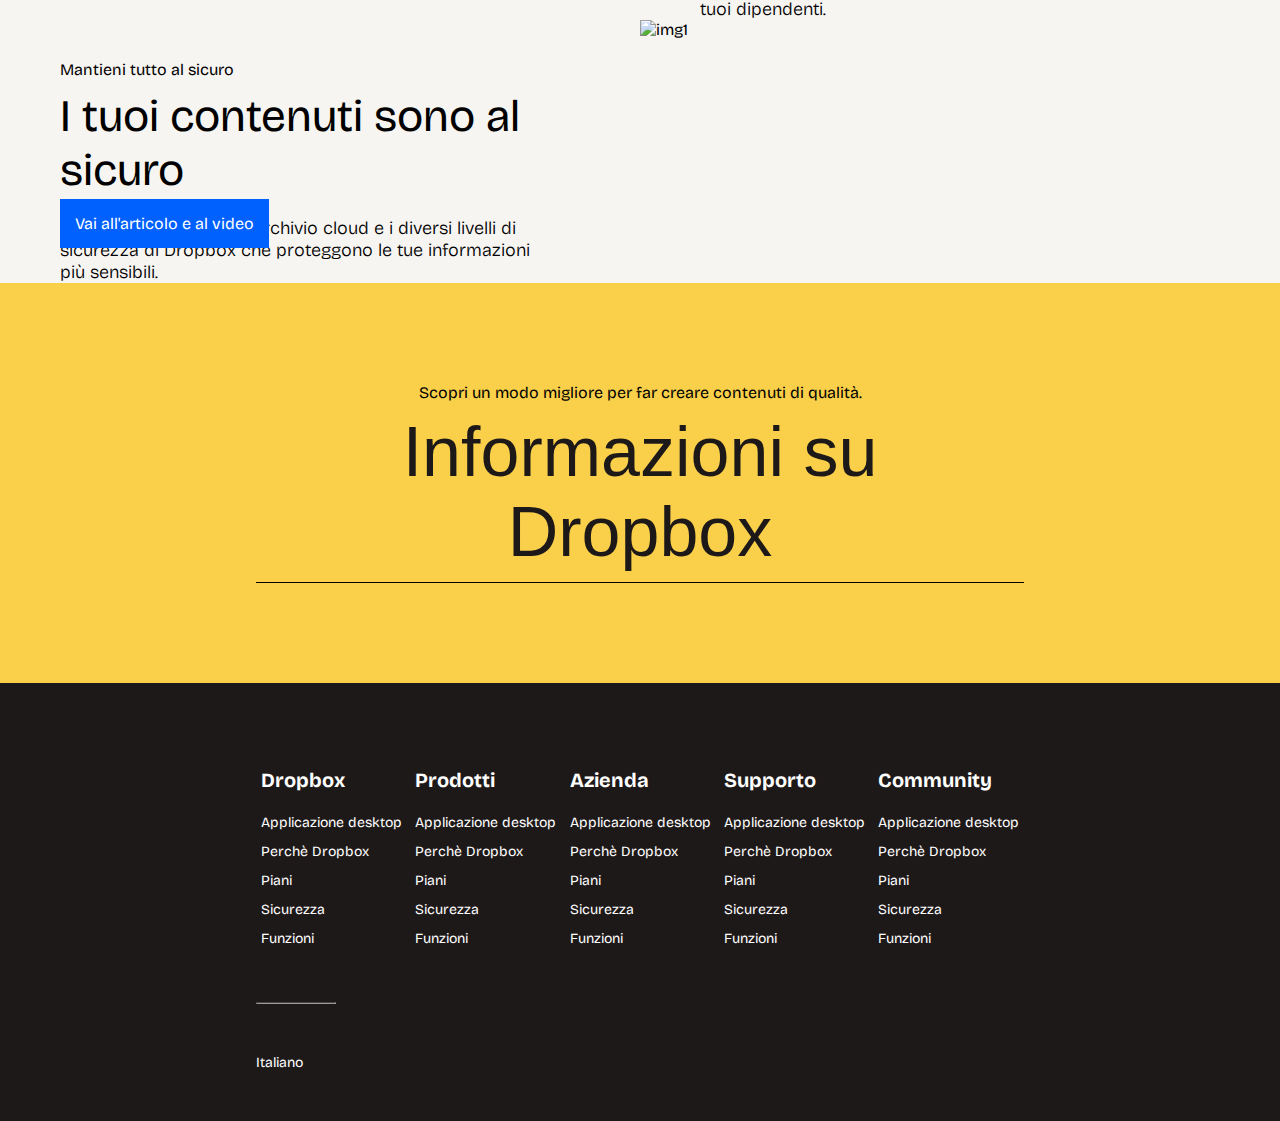
==== commit 92111979: "feat: footer & fix hover" ====
--- a/experience.html
+++ b/experience.html
@@ -7,19 +7,12 @@
     <link rel="stylesheet" href="style-experience.css" />
     <!-- Favicon -->
     <link rel="icon" type="image/x-icon" href="img/icon.png" />
-    <!-- Font Awesome -->
-    <link
-      rel="stylesheet"
-      href="https://cdnjs.cloudflare.com/ajax/libs/font-awesome/6.4.2/css/all.min.css"
-      integrity="sha512-z3gLpd7yknf1YoNbCzqRKc4qyor8gaKU1qmn+CShxbuBusANI9QpRohGBreCFkKxLhei6S9CQXFEbbKuqLg0DA=="
-      crossorigin="anonymous"
-      referrerpolicy="no-referrer"
-    />
+
     <!-- Google Fonts - Open Sans -->
     <link rel="preconnect" href="https://fonts.googleapis.com" />
     <link rel="preconnect" href="https://fonts.gstatic.com" crossorigin />
     <link
-      href="https://fonts.googleapis.com/css2?family=Open+Sans:wght@400;700;800&display=swap"
+      href="https://fonts.googleapis.com/css2?family=Bricolage+Grotesque:opsz,wght@12..96,200;12..96,300;12..96,400;12..96,500;12..96,600;12..96,700;12..96,800&display=swap"
       rel="stylesheet"
     />
   </head>
@@ -69,403 +62,208 @@
     </header>
 
     <main>
-      <!-- Piani -->
-      <div class="container-abs margine-sup">
-        <h2>Trova il piano business che fa per te</h2>
-        <!-- Radio Buttons -->
-        <div class="radiobutton-container">
-          <input type="radio" name="choice" class="round-radio" />
-          <label>Fatturazione mensile</label>
-          <input type="radio" name="choice" class="round-radio" />
-          <label>Fatturazione annuale</label>
-        </div>
-        <div class="container-box-piani">
-          <!-- Box 1 -->
-          <div class="box-piani">
-            <p class="utenza"><i class="fa-solid fa-user"></i> Singolo</p>
-            <div class="tipologia">
-              <h3>Professional</h3>
-              <span class="prezzo-box">€ 12.00</span>
-              <div class="durata">/mese</div>
-            </div>
-            <div class="info-tipologia">
-              <ul>
-                <li>
-                  <i class="fa-solid fa-user"></i>
-                  1 utente
-                </li>
-                <li>
-                  <i class="fa-solid fa-folder"></i>
-                  5 TB di spazio di archiviazione sicuro
-                </li>
-                <li>
-                  <i class="fa-solid fa-share-nodes"></i>
-                  Funzioni di produttività premium e condisione file semplice e
-                  sicura
-                </li>
-              </ul>
-            </div>
-            <div class="prova">
-              <button>Prova gratis per 30 giorni</button>
-            </div>
-            <p class="cop">Oppure <a href="#">acquista ora</a></p>
-            <hr />
-            <div class="novita">
-              <h4>Punti Salienti del piano</h4>
-              <ul>
-                <li>
-                  <i class="fa-solid fa-check" style="color: #0061ff"></i>
-                  Invia file fino a 100 GB con Dropbox Transfert
-                </li>
-                <li>
-                  <i class="fa-solid fa-check" style="color: #0061ff"></i>
-                  Cartelle offline su dispositivi mobili
-                </li>
-              </ul>
-            </div>
-          </div>
-          <!-- Box 2 -->
-          <div class="box-piani">
-            <p class="utenza"><i class="fa-solid fa-users"></i> Team</p>
-            <div class="tipologia">
-              <h3>Advanced</h3>
-              <span class="prezzo-box">€ 18.00</span>
-              <div class="durata">/utente/mese</div>
-            </div>
-            <div class="info-tipologia">
-              <ul>
-                <li>
-                  <i class="fa-solid fa-user"></i>
-                  3 o più utenti
-                </li>
-                <li>
-                  <i class="fa-solid fa-folder"></i>
-                  Tutto lo spazio di cui ha bisogno il tuo team
-                </li>
-                <li>
-                  <i class="fa-solid fa-share-nodes"></i>
-                  Sofisticate funzioni di controllo e per tenere al sicuro tutti
-                  i file del tuo team
-                </li>
-              </ul>
-            </div>
-            <div class="prova">
-              <button>Prova gratis per 30 giorni</button>
-            </div>
-            <p class="cop">Oppure <a href="#">acquista ora</a></p>
-            <hr />
-            <div class="novita">
-              <h4>Punti Salienti del piano</h4>
-              <ul>
-                <li>
-                  <i class="fa-solid fa-check" style="color: #0061ff"></i>
-                  Nessun limite di spazione per i file
-                </li>
-                <li>
-                  <i class="fa-solid fa-check" style="color: #0061ff"></i>
-                  Cartelle offline su dispositivi mobili
-                </li>
-                <li>
-                  <i class="fa-solid fa-check" style="color: #0061ff"></i>
-                  Risparmio del 50% rispetto alle iscrizioni singole
-                </li>
-                <li>
-                  <i class="fa-solid fa-check" style="color: #0061ff"></i>
-                  Possibilità di inserire nuovi membri del team
-                </li>
-                <li>
-                  <i class="fa-solid fa-check" style="color: #0061ff"></i>
-                  Gestione dei permessi in base ai ruoli
-                </li>
-              </ul>
-            </div>
-          </div>
-          <!-- Box 3 -->
-          <div class="box-piani">
-            <p class="utenza"><i class="fa-solid fa-building"></i> Azienda</p>
-            <div class="tipologia">
-              <h3>Enterprise</h3>
-              <span class="prezzo-box">Contattaci</span>
-              <div class="durata">-</div>
-            </div>
-            <div class="info-tipologia">
-              <ul>
-                <li>
-                  <i class="fa-solid fa-user"></i>
-                  10 o più utenti
-                </li>
-                <li>
-                  <i class="fa-solid fa-folder"></i>
-                  Soluzioni personalizzabili per la tua azienda
-                </li>
-                <li>
-                  <i class="fa-solid fa-share-nodes"></i>
-                  Assistenza personalizzata per aiutare gli amministratori in
-                  una gestione su larga scala
-                </li>
-              </ul>
-            </div>
-            <div class="prova">
-              <button>Contattaci</button>
-            </div>
-            <p class="cop">Oppure <a href="#">acquista ora</a></p>
-            <hr />
-            <div class="novita">
-              <h4>Punti Salienti del piano</h4>
-              <ul>
-                <li>
-                  <i class="fa-solid fa-check" style="color: #0061ff"></i>
-                  Cartelle offline su dispositivi mobili
-                </li>
-                <li>
-                  <i class="fa-solid fa-check" style="color: #0061ff"></i>
-                  Servizio assistenza 24/h
-                </li>
-                <li>
-                  <i class="fa-solid fa-check" style="color: #0061ff"></i>
-                  Possibilità di personalizzazione totale
-                </li>
-              </ul>
-            </div>
-          </div>
-          <!-- Box 4 -->
-          <div class="box-orizz">
-            <p class="utenza"><i class="fa-solid fa-users"></i> Team</p>
-            <div class="tipologia">
-              <h3>Enterprise</h3>
-              <span class="prezzo-box"
-                >Contatta l'ufficio vendite per i prezzi</span
-              >
-            </div>
-            <p class="info-orizz">
-              Soluzioni personalizzate e supporto su misura per aiutare i
-              professionisti nella gestione su qualsiasi scala
-            </p>
-            <a href="#" class="btn-orizz">Contatta l'ufficio vendite</a>
-          </div>
-        </div>
-      </div>
-      <!-- /Fine Box Piani -->
+      <!-- Contenuti -->
+      <!-- Box 1 -->
+      <div class="box">
+        <div class="foto">
+          <img
+            src="https://aem.dropbox.com/cms/content/dam/dropbox/dmep/en-us/assets/articles/long-live-pdf.jpg/_jcr_content/renditions/long-live-pdf.webp"
+            alt="img1"
+          />
+        </div>
+        <div class="testo">
+          <span>Aggiornare i documenti</span>
+          <h3>Modifica, firma e invia i documenti, il tutto da Dropbox</h3>
+          <p>
+            Non dovrai più passare da un'app all'altra o disporre di una
+            stampante: ora puoi modificare il testo dei PDF, inserire o
+            eliminare pagine, aggiungere firme e condividere i documenti, il
+            tutto da Dropbox.
+          </p>
+          <div class="bottom-testo">
+            <a href="#" class="bottone">
+              Scopri di più sulla modifica dei PDF in Dropbox
+            </a>
+          </div>
+        </div>
+      </div>
+      <!-- Box 2 -->
+      <div class="box">
+        <div class="testo">
+          <span>Dati analitici sui documenti</span>
+          <h3>Monitora i documenti condivisi per ottimizzare i pitch</h3>
+          <p>
+            Dimentica gli allegati delle email. Con Dropbox, puoi condividere
+            link tracciabili che ti permettono di assumere il pieno controllo
+            sulla tua attività attraverso dati analitici sui documenti in tempo
+            reale che agevolano i processi decisionali basati sui dati.
+          </p>
+          <div class="bottom-testo">
+            <a href="#" class="bottone"
+              >Scopri di più sulla modifica dei PDF in Dropbox</a
+            >
+            <a href="#" class="info">Ulteriori informazioni</a>
+          </div>
+        </div>
+        <div class="foto">
+          <img
+            src="https://aem.dropbox.com/cms/content/dam/dropbox/dmep/en-us/assets/articles/what-is-docsend@2x.jpg/_jcr_content/renditions/what-is-docsend@2x.webp"
+            alt="img2"
+          />
+        </div>
+      </div>
+      <!-- Box 3 -->
+      <div class="box">
+        <div class="foto">
+          <img
+            src="https://aem.dropbox.com/cms/content/dam/dropbox/dmep/en-us/assets/articles/replay-markup-ui-transparent-2560x2560-it.png/jcr:content/renditions/replay-markup-ui-transparent-2560x2560-it.webp"
+            alt="img3"
+          />
+        </div>
+        <div class="testo">
+          <span>Strumenti per integrazioni multimediali complete</span>
+          <h3>Accelera i progetti video</h3>
+          <p>
+            Mantieni tutti aggiornati con Dropbox Replay. Puoi condividere
+            video, raccogliere e implementare feedback oppure creare una stanza
+            di visualizzazione virtuale per accelerare i processi di revisione e
+            approvazione assieme al team.
+          </p>
+          <div class="bottom-testo">
+            <a href="#" class="bottone"> Prova Replay con un piano Dropbox </a>
+            <a href="#" class="info"
+              >Scopri come accelerare i processi di revisione e approvazione dei
+              video</a
+            >
+          </div>
+        </div>
+      </div>
+      <!-- Box 4 -->
+      <div class="box">
+        <div class="testo">
+          <span>Strumenti per integrazioni multimediali complete</span>
+          <h3>Aggiungi un contesto ai tuoi contenuti</h3>
+          <p>
+            Fai avanzare il lavoro più rapidamente. Capture consente di
+            scambiare feedback sul lavoro, fornire un contesto per gli argomenti
+            più complicati e adottare il giusto tono attraverso registrazioni
+            dello schermo, voice over e screenshot.
+          </p>
+          <div class="bottom-testo">
+            <a href="#" class="bottone">Prova Capture con un piano Dropbox</a>
+            <a href="#" class="info">Scopri come usare Capture</a>
+          </div>
+        </div>
+        <div class="foto">
+          <img
+            src="https://aem.dropbox.com/cms/content/dam/dropbox/dmep/en-us/assets/articles/capture-screen-recording-camera-ui-transparent-2560x2560-it.png/jcr:content/renditions/capture-screen-recording-camera-ui-transparent-2560x2560-it.webp"
+            alt="img2"
+          />
+        </div>
+      </div>
+      <!-- Box 5 -->
+      <div class="box">
+        <div class="foto">
+          <img
+            src="https://aem.dropbox.com/cms/content/dam/dropbox/dmep/en-us/assets/articles/e-signature-desktop@2x.png/_jcr_content/renditions/e-signature-desktop@2x.webp"
+            alt="img5"
+          />
+        </div>
+        <div class="testo">
+          <span>Firma nello stesso spazio in cui archivi i contenuti</span>
+          <h3>Ricevi documenti firmati senza mai uscire da Dropbox</h3>
+          <p>
+            Dropbox semplifica la preparazione, l'invio e la firma elettronica
+            dei contratti più importanti. Riduci i rischi di sicurezza e
+            risparmia tempo svolgendo tutte le attività in un unico posto.
+          </p>
+          <div class="bottom-testo">
+            <a href="#" class="bottone"> Prova a firmare con Dropbox </a>
+            <a href="#" class="info"
+              >Scopri come firmare un documento elettronicamente</a
+            >
+          </div>
+        </div>
+      </div>
+      <!-- Box 6 -->
+      <div class="box">
+        <div class="testo">
+          <span>Successo del cliente</span>
+          <h3>
+            L'agenzia di design Atelier Bruckner semplifica la gestione dei
+            progetti con Dropbox
+          </h3>
+          <p>
+            Scopri come un team internazionale di architetti e designer
+            organizza splendide mostre con Dropbox.
+          </p>
+          <div class="bottom-testo">
+            <a href="#" class="bottone">Vai all'articolo e al video</a>
+            <a href="#" class="info">Leggi altre storie dei clienti</a>
+          </div>
+        </div>
+        <div class="foto">
+          <img
+            src="https://aem.dropbox.com/cms/content/dam/dropbox/dmep/en-us/assets/articles/8Sec_AtelierBrueckner.gif"
+            alt="img2"
+          />
+        </div>
+      </div>
+      <!-- Box 7 -->
+      <div class="box">
+        <div class="foto">
+          <img
+            src="https://aem.dropbox.com/cms/content/dam/dropbox/dmep/en-us/assets/articles/forrester-tei-header.jpg/_jcr_content/renditions/forrester-tei-header.webp"
+            alt="img7"
+          />
+        </div>
+        <div class="testo">
+          <span>Risparmia denaro</span>
+          <h3>
+            Dropbox ha garantito alle aziende un ROI del 375%, abbiamo le
+            fatture
+          </h3>
+          <p>
+            Un recente studio di Forrester, The Total Economic Impact™ Of
+            Dropbox, fornisce dati concreti e illustra come possiamo aiutarti a
+            far crescere la tua azienda e i tuoi dipendenti.
+          </p>
+          <div class="bottom-testo">
+            <a href="#" class="bottone"> Leggi lo studio TEI di Forrester </a>
+          </div>
+        </div>
+      </div>
+      <!-- Box 8 -->
+      <div class="box">
+        <div class="testo">
+          <span>Mantieni tutto al sicuro </span>
+          <h3>I tuoi contenuti sono al sicuro</h3>
+          <p>
+            Scopri come funziona l'archivio cloud e i diversi livelli di
+            sicurezza di Dropbox che proteggono le tue informazioni più
+            sensibili.
+          </p>
+          <div class="bottom-testo">
+            <a href="#" class="bottone"> Vai all'articolo e al video </a>
+          </div>
+        </div>
+        <div class="foto">
+          <img
+            src="https://aem.dropbox.com/cms/content/dam/dropbox/dmep/en-us/assets/articles/Vault_1920x1280.jpg/_jcr_content/renditions/Vault_1920x1280.webp"
+            alt="img1"
+          />
+        </div>
+      </div>
 
-      <div class="container-partner">
-        <div class="box-foto-partner">
-          <img src="img/partner.png" alt="img-partner" />
-        </div>
-        <div class="box-testo-partner">
-          <h3>Entra in contatto con un partner Dropbox</h3>
-          <p>
-            Trova un partner Dropbox e HelloSign di fiducia. Ottieni le
-            soluzioni e i servizi necessari per raggiungere i tuoi obiettivi
-            aziendali, tra cui implementazione, integrazione, gestione e
-            supporto continui
-          </p>
-          <button>Trova un partner</button>
-        </div>
-      </div>
-
-      <!-- Operazioni Dropbox business -->
-      <div class="titolo-op-business">
-        <h2>Esegui più operazioni con Dropbox Business</h2>
-      </div>
-      <div class="container-op-business">
-        <!-- Box operazioni 1 -->
-        <div class="box-op">
-          <img
-            src="img/business-feature-switching-tools.png"
-            alt="img-operaz-business"
-          />
-          <h4>Passa di meno da uno strumento all'altro</h4>
-          <p>
-            Porta a termine le attività quotidiane con un solo strumento. crea,
-            modifica e condividi contenuti cloud da Documenti, Fogli e
-            Presentazioni di Google, file Microsoft Office e Dropbox Paper
-            direttamente da Dropbox
-          </p>
-        </div>
-        <!-- Box operazioni 2 -->
-        <div class="box-op">
-          <img
-            src="img/business-feature-send-files-it.png"
-            alt="img-operaz-business"
-          />
-          <h4>Passa di meno da uno strumento all'altro</h4>
-          <p>
-            Porta a termine le attività quotidiane con un solo strumento. crea,
-            modifica e condividi contenuti cloud da Documenti, Fogli e
-            Presentazioni di Google, file Microsoft Office e Dropbox Paper
-            direttamente da Dropbox
-          </p>
-        </div>
-        <!-- Box operazioni 3 -->
-        <div class="box-op">
-          <img
-            src="img/business-feature-coordinate-it.png"
-            alt="img-operaz-business"
-          />
-          <h4>Passa di meno da uno strumento all'altro</h4>
-          <p>
-            Porta a termine le attività quotidiane con un solo strumento. crea,
-            modifica e condividi contenuti cloud da Documenti, Fogli e
-            Presentazioni di Google, file Microsoft Office e Dropbox Paper
-            direttamente da Dropbox
-          </p>
-        </div>
-        <!-- Box operazioni 4 -->
-        <div class="box-op">
-          <img
-            src="img/business-feature-integrations-it.png"
-            alt="img-operaz-business"
-          />
-          <h4>Passa di meno da uno strumento all'altro</h4>
-          <p>
-            Porta a termine le attività quotidiane con un solo strumento. crea,
-            modifica e condividi contenuti cloud da Documenti, Fogli e
-            Presentazioni di Google, file Microsoft Office e Dropbox Paper
-            direttamente da Dropbox
-          </p>
-        </div>
-        <!-- Box operazioni 5 -->
-        <div class="box-op">
-          <img
-            src="img/business-feature-multi-device.png"
-            alt="img-operaz-business"
-          />
-          <h4>Passa di meno da uno strumento all'altro</h4>
-          <p>
-            Porta a termine le attività quotidiane con un solo strumento. crea,
-            modifica e condividi contenuti cloud da Documenti, Fogli e
-            Presentazioni di Google, file Microsoft Office e Dropbox Paper
-            direttamente da Dropbox
-          </p>
-        </div>
-        <!-- Box operazioni 6 -->
-        <div class="box-op">
-          <img
-            src="img/business-feature-security.png"
-            alt="img-operaz-business"
-          />
-          <h4>Passa di meno da uno strumento all'altro</h4>
-          <p>
-            Porta a termine le attività quotidiane con un solo strumento. crea,
-            modifica e condividi contenuti cloud da Documenti, Fogli e
-            Presentazioni di Google, file Microsoft Office e Dropbox Paper
-            direttamente da Dropbox
-          </p>
-        </div>
-      </div>
-      <div class="basement-op-business">
-        <h2>Più di 500.000 team utilizzano Dropbox Business</h2>
-        <a href="#">Scopri di più sui nostri clienti</a>
-      </div>
-
-      <!-- Company -->
-      <div class="container-abs-company">
-        <!-- Company Sinistra -->
-        <div class="cont-company-sx">
-          <div class="box-company salvia">
-            <img src="img/designit.svg" alt="img-company" />
-          </div>
-          <div class="box-company granata">
-            <img src="img/arizona_state_university.svg" alt="img-company" />
-          </div>
-          <div class="box-company ciano">
-            <img src="img/university_of_florida.svg" alt="img-company" />
-          </div>
-          <div class="box-company red">
-            <img src="img/topps.svg" alt="img-company" />
-          </div>
-        </div>
-        <!-- Company centro -->
-        <div class="cont-company-centro">
-          <div class="cont-centro-argom">
-            <img src="img/designit.svg" alt="img-company" />
-            <hr />
-            <p>
-              "I membri del nostro team lavorano costantemente in Paesi, fusi
-              orari e uffici diversi. Ora molte soluzioni sono compatibili con
-              queste esigente, ma nessuna è facile quanto Dropbox e Dropbox
-              Paper. Ora molte soluzioni sono compatibili con queste esigente,
-              ma nessuna è facile quanto Dropbox e Dropbox Paper."
-            </p>
-            <span>Morten Thomsen, Global IT Lead</span>
-          </div>
-        </div>
-        <!-- Company Destra -->
-        <div class="cont-company-dx">
-          <div class="box-company darker-red">
-            <img src="img/world_bicycle_relief.svg" alt="img-company" />
-          </div>
-          <div class="box-company light-blue">
-            <img src="img/hearst_corp.svg" alt="img-company" />
-          </div>
-          <div class="box-company blue">
-            <img src="img/lonely_planet.svg" alt="img-company" />
-          </div>
-          <div class="box-company yellow">
-            <img src="img/clear_channel.svg" alt="img-company" />
-          </div>
-        </div>
-      </div>
-      <!-- Basement Company -->
+      <!-- Basement main -->
       <div class="basement-company">
         <div class="cont-basem-company">
-          <h2>Porta Dropbox Business nella tua azienda.</h2>
-          <button>inizia la tua prova gratuita</button>
-        </div>
-      </div>
-
-      <!-- FAQ -->
-      <div class="faq">
-        <div class="cont-faq">
-          <h2>Domande frequenti</h2>
-          <ul>
-            <li>
-              <label for="first">
-                Che cos è un utente Dropbox per team?
-                <span><i class="fa-solid fa-chevron-down"></i></span>
-              </label>
-              <input type="radio" name="accordion" id="first" />
-              <div class="content">
-                Un utente corrisponde a qualsiasi persona del team con un
-                indirizzo email unico. Ogni membro del team deve disporre di una
-                licenza utente unica. E gli utenti possono collegare i propri
-                account Dropbox a tutti i dispositivi desiderati (PC, telefoni,
-                tablet, ecc.) senza costi aggiuntivi.
-              </div>
-            </li>
-
-            <li>
-              <label for="second">
-                Quanto spazio riceve il mio team?
-                <span><i class="fa-solid fa-chevron-down"></i></span>
-              </label>
-              <input type="radio" name="accordion" id="second" />
-              <div class="content">
-                Dropbox offre tre piani per soddisfare le esigenze del tuo team.
-                Il piano Standard offre al tuo team 5000 GB di spazio di
-                archiviazione condiviso. Per i team che hanno bisogno di più
-                spazio di archiviazione, il piano Advanced parte da 15 TB di
-                spazio di archiviazione per team (5 TB di spazio di
-                archiviazione per licenza utilizzata, minimo 3 licenze) e i
-                piani Enterprise offrono tutto lo spazio di cui hai bisogno.
-              </div>
-            </li>
-
-            <li>
-              <label for="third">
-                Qual è la differenza tra Dropbox Standard e Advanced?
-                <span><i class="fa-solid fa-chevron-down"></i></span>
-              </label>
-              <input type="radio" name="accordion" id="third" />
-              <div class="content">
-                Standard offre ai team 5000 GB di spazio di archiviazione con
-                strumenti di sicurezza, condivisione e collaborazione facili da
-                usare. Advanced parte da 15 TB di spazio di archiviazione per
-                team, oltre a solidi controlli di sicurezza e avvisi. Per
-                ulteriori informazioni, confronta i piani Dropbox.
-              </div>
-            </li>
-          </ul>
+          <span
+            >Scopri un modo migliore per far creare contenuti di qualità.
+          </span>
+          <button>
+            <a href="#">Informazioni su Dropbox</a>
+          </button>
         </div>
       </div>
     </main>
--- a/style-experience.css
+++ b/style-experience.css
@@ -14,7 +14,7 @@
 -----------------
 */
 body {
-  font-family: 'Open Sans', sans-serif;
+  font-family: 'Bricolage Grotesque', sans-serif;
 }
 
 .margine-sup {
@@ -59,7 +59,10 @@
   color: black;
 }
 
-.nav-sx ul li {
+.bottone {
+  background-color: #0061ff;
+  color: white;
+  padding: 10px;
 }
 
 /* Jumbotron */
@@ -68,13 +71,6 @@
   background-color: #1e1919;
   display: flex;
 }
-
-/* .container-header {
-  width: 60%;
-  margin: 0 auto;
-  padding-top: 15vh;
-  position: relative;
-} */
 
 .cont-jumbo {
   display: flex;
@@ -92,15 +88,23 @@
 }
 
 .cont-jumbo p {
+  font-size: 18px;
   text-align: center;
   margin-top: 2vh;
+  font-weight: 200;
 }
 
 .cont-jumbo .bottone {
   background-color: #5998ff;
   padding: 20px;
   margin: 5vh 0 10vh;
+}
+
+.cont-jumbo .bottone:hover {
+  background-color: #7caefd;
   border-radius: 20px;
+  transition: all 0.3s;
+  color: white;
 }
 
 .cont-jumbo img {
@@ -112,444 +116,86 @@
 Main
 -----------------
 */
-
-.container-abs h2 {
-  font-size: 40px;
-  margin-bottom: 5vh;
-}
-
-.container-abs {
-  width: 60%;
-  margin: 0 auto;
-  padding-top: 15vh;
-}
-
-/* Radio buttons */
-.radiobutton-container {
-  display: flex;
-  align-items: center;
-}
-
-label {
-  margin: 0 70px 0 5px;
-}
-
-input.round-radio {
-  width: 20px;
-  height: 20px;
-}
-
-/* Box piani */
-.container-box-piani {
-  display: flex;
-  gap: 80px;
-  margin-top: 5vh;
-  flex-wrap: wrap;
-}
-
-.box-piani {
-  border: 1px solid #d0d0d3;
-  width: calc((100% - 160px) / 3);
-  padding-bottom: 40px;
-}
-
-.tipologia,
-.info-tipologia {
-  padding: 0 30px;
-}
-
-.box-piani .utenza,
-.box-orizz .utenza {
-  text-align: center;
-  padding: 10px;
-  border-bottom: 1px solid #d0d0d3;
-}
-
-.box-piani h3,
-.box-orizz h3 {
-  padding: 20px 0 10px;
-  font-size: 25px;
-}
-
-.prezzo-box {
-  font-size: 14px;
-  font-weight: 700;
-}
-
-.durata {
-  color: #666666;
-  font-size: 14px;
-  margin: 10px 0;
-}
-
-.info-tipologia {
-  margin-top: 50px;
-}
-
-.info-tipologia ul {
-  list-style-type: none;
-}
-
-.prova button {
-  text-align: center;
-  width: 80%;
-  margin: 50px 30px 0;
+main {
+  background-color: #f7f5f2;
+}
+
+.box {
+  display: flex;
+}
+
+.foto {
+  width: 50%;
+}
+
+.foto img {
+  width: 100%;
+  display: block;
+}
+
+.testo {
+  width: 50%;
+  padding: 40px 100px 0 60px;
+  position: relative;
+}
+
+.testo h3 {
+  font-size: 45px;
+  font-weight: 400;
+  margin: 10px 0 20px;
+}
+
+.testo p {
+  font-size: 18px;
+  font-weight: 300;
+}
+
+.bottom-testo {
+  position: absolute;
+  bottom: 50px;
+}
+
+.testo .bottone {
   background-color: #0061ff;
-  padding: 15px 0;
-  color: white;
-  border: none;
-}
-
-/* .btn-prova {
-  background-color: #0061ff;
-  color: white;
-} */
-
-.info-tipologia ul li {
-  display: flex;
-}
-
-.info-tipologia ul {
-  display: flex;
-  flex-direction: column;
-  gap: 20px;
-}
-
-.info-tipologia ul li i {
-  margin: 3px 5px 0 0;
-}
-
-.cop {
-  margin: 50px 0;
-  padding: 0 20px;
-}
-
-.cop a {
-  color: #0061ff;
-  text-decoration: underline;
-}
-
-.box-piani hr {
-  width: 60px;
+  color: white;
+  padding: 15px;
+}
+
+.testo .bottone:hover {
+  background-color: #4c8ef8;
+}
+
+.testo .info {
   margin-left: 20px;
-  border: 0.5px solid #c7c7c7;
-}
-
-h4 {
-  margin: 50px 0 30px;
-}
-
-.novita {
-  padding: 0 20px;
-}
-
-.novita ul {
-  list-style-type: none;
-  display: flex;
-  flex-direction: column;
-  gap: 20px;
-}
-
-.novita ul li {
-  display: flex;
-}
-
-.novita ul li i {
-  margin: 3px 5px 0 0;
-}
-
-/* Box orizzontale */
-.box-orizz {
-  border: 1px solid #d0d0d3;
-  width: 100%;
-  padding-bottom: 50px;
-  position: relative;
-}
-
-.btn-orizz {
-  background-color: #0061ff;
-  padding: 10px 40px;
-  color: white;
-  position: absolute;
-  right: 30px;
-  top: 70px;
-}
-
-.info-orizz {
-  padding: 50px 0 0 30px;
-}
-
-/* Partner */
-.container-partner {
-  display: flex;
-  width: 60%;
-  margin: 0 auto;
-  padding-top: 15vh;
-  gap: 60px;
-  padding-right: 50px;
-}
-
-.box-foto-partner {
-  width: 60%;
-}
-
-.box-foto-partner img {
-  width: 100%;
-}
-
-.box-testo-partner {
-  width: 50%;
-  padding-right: 50px;
-}
-
-.box-testo-partner h3 {
-  margin-top: 50px;
-
-  font-size: 25px;
-}
-
-.box-testo-partner p {
-  margin-top: 30px;
-}
-
-.box-testo-partner button {
-  margin-top: 30px;
-  padding: 10px;
-  background-color: white;
-  border: 1px solid black;
-}
-
-.box-testo-partner button:hover {
-  background-color: #0061ff;
-  border: 1px solid #0061ff;
-  color: white;
-  cursor: pointer;
-}
-
-/* Operazioni Dropbox business */
-.titolo-op-business {
-  width: 60%;
-  margin: 0 auto;
-  margin-top: 15vh;
-}
-
-.container-op-business {
-  display: flex;
-  width: 60%;
-  margin: 0 auto;
-  flex-wrap: wrap;
-  gap: 50px 20px;
-}
-
-.box-op {
-  width: calc((100% - 40px) / 3);
-  display: flex;
-  flex-direction: column;
-}
-
-.box-op img {
-  width: 100%;
-}
-
-.box-op h4 {
-  font-size: 25px;
-}
-
-.basement-op-business {
-  width: 60%;
-  margin: 0 auto;
-  margin-top: 100px;
-}
-
-.basement-op-business h2 {
-  font-size: 40px;
-  margin-bottom: 40px;
-}
-
-.basement-op-business a {
-  color: #0000f1;
-  text-decoration: underline;
-}
-
-/* Company */
-.container-abs-company {
-  margin-top: 15vh;
-  display: flex;
-  justify-content: space-between;
-}
-
-/* Sinistra */
-.cont-company-sx {
-  display: flex;
-  flex-wrap: wrap;
-  width: calc(100% / 3);
-}
-
-.box-company {
-  width: calc(100% / 2);
-  /* come far si che height sia uguale a width, il quale è 50% del contenitore*/
-  height: calc(100vw / 6);
-  display: flex;
-  justify-content: center;
-  align-items: center;
-}
-
-.box-company img {
-  width: 50%;
-  filter: invert(1);
-  display: block;
-}
-
-/* Centro */
-.cont-company-centro {
-  width: calc(100% / 3);
-  background-color: #f5f5f5;
-}
-
-.cont-company-centro img {
-  width: 60%;
-  margin-top: 50px;
-  display: block;
-}
-
-.cont-centro-argom {
-  width: 80%;
-  margin: 0 auto;
-}
-
-.cont-centro-argom hr {
-  border-color: #dfdfdf;
-  margin: 50px 0;
-  width: 100px;
-}
-
-.cont-centro-argom p {
-  margin-bottom: 50px;
-}
-
-/* Destra */
-.cont-company-dx {
-  display: flex;
-  flex-wrap: wrap;
-  width: calc(100% / 3);
-}
-
-/* Colori company */
-.salvia {
-  background-color: #a2d39b;
-  border: 15px solid #d1e9cd;
-}
-
-.granata {
-  background-color: #61082b;
-}
-
-.ciano {
-  background-color: #0093ce;
-}
-
-.red {
-  background-color: #ff1c1c;
-}
-
-.darker-red {
-  background-color: #d5001f;
-}
-
-.blue {
-  background-color: #0d2481;
-}
-
-.yellow {
-  background-color: #ffd830;
-}
-
-.light-blue {
-  background-color: #b4d0e7;
-}
-
-/* Basement-company */
+  text-decoration: underline;
+}
+
+/* Basement-main */
 .basement-company {
   padding: 100px 0;
-  background-color: #b4d0e7;
+  background-color: #fad04a;
 }
 
 .cont-basem-company {
   width: 60%;
   margin: 0 auto;
-  display: flex;
   align-items: start;
-  justify-content: space-between;
-}
-
-.basement-company h2 {
-  width: 50%;
-  color: #61082b;
-  font-size: 40px;
+  display: flex;
+  flex-direction: column;
+  align-items: center;
 }
 
 .cont-basem-company button {
-  padding: 15px 70px;
-  background-color: white;
-  border: 1px solid white;
-}
-
-/* FAQ */
-
-.cont-faq {
-  width: 60%;
-  margin: 0 auto;
-  margin-top: 15vh;
-}
-
-.cont-faq h2 {
-  font-size: 35px;
-  margin-bottom: 50px;
-}
-
-.cont-faq ul li {
-  border-top: 1px solid #999999;
-  list-style: none;
-  width: 100%;
-  padding: 20px 0;
-}
-
-.cont-faq ul li:last-child {
-  border-bottom: 1px solid #999999;
-}
-
-.cont-faq label {
-  font-weight: bold;
-}
-
-/* DropDown menù */
-
-/* Per far si che il testo e font-awesome si affianchino */
-.cont-faq ul li label {
   padding: 10px;
-  display: flex;
-  align-items: center;
-  justify-content: space-between;
-}
-
-/* Nasconde l'elemento di selezione del browser */
-.cont-faq ul label + input[type='radio'] {
-  display: none;
-}
-
-/* Nascondo il div con la classe .content, con overflow */
-.cont-faq ul .content {
-  padding: 0 10px;
-  line-height: 26px;
-  max-height: 0;
-  width: 80%;
-  overflow: hidden;
-  transition: max-height 0.5s;
-}
-
-/* Quando l'elemento di selezione è selezionato, il div con la class content, si alzerà del suo contenuto, con un limite di max-height */
-.cont-faq ul label + input[type='radio']:checked + .content {
-  max-height: 200px;
+  background: none;
+  border: none;
+  border-bottom: 1px solid black;
+}
+
+.cont-basem-company button a {
+  color: #1e1919;
+  font-size: 70px;
+  font-weight: 300;
 }
 
 /* 
@@ -558,8 +204,7 @@
 -----------------
 */
 footer {
-  background-color: black;
-  margin-top: 15vh;
+  background-color: #1e1919;
 }
 
 .container-footer {
@@ -602,7 +247,7 @@
 }
 
 .lingua {
-  color: #999999;
+  color: white;
   margin-top: 50px;
   font-size: 14px;
 }
@@ -614,42 +259,14 @@
 */
 /* Hover navbar */
 nav ul li:hover {
-  border-bottom: 2px solid black;
+  text-decoration: underline;
 }
 
 nav ul li .bottone:hover {
   background-color: #70a5fc;
 }
 
-.bottone:hover {
-  background-color: #70a5fc;
-}
-
-.prova button:hover {
-  background-color: #70a5fc;
-  cursor: pointer;
-}
-
-.btn-orizz:hover {
-  background-color: #70a5fc;
-}
-
 /* Hover basement-company */
-.basement-company button:hover {
-  background-color: #0061ff;
-  border: 1px solid #0061ff;
-  color: white;
-  cursor: pointer;
-}
-
-/* hover dropdown */
-.cont-faq ul li:hover {
-  background-color: rgb(230, 230, 230);
-}
-
-label:hover {
-  cursor: pointer;
-}
 
 /* Footer */
 .container-footer ul li a:hover {
